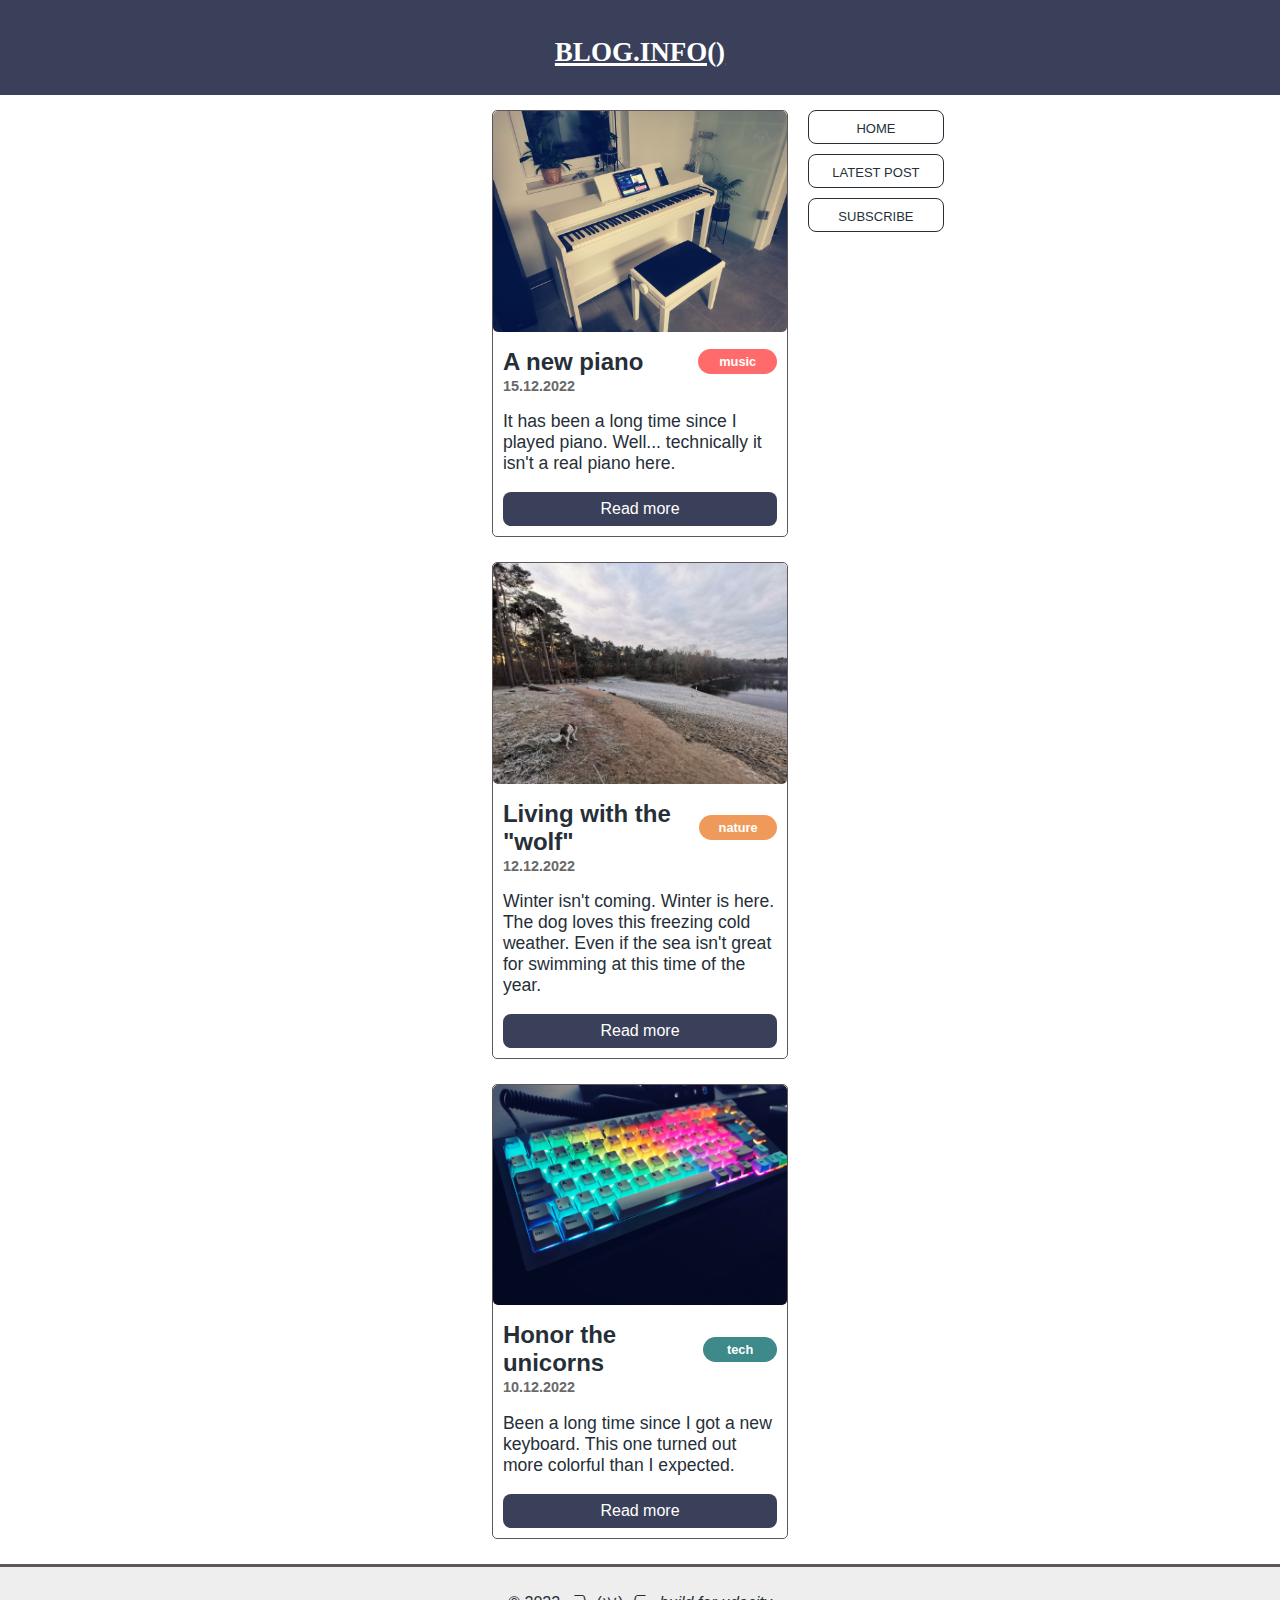
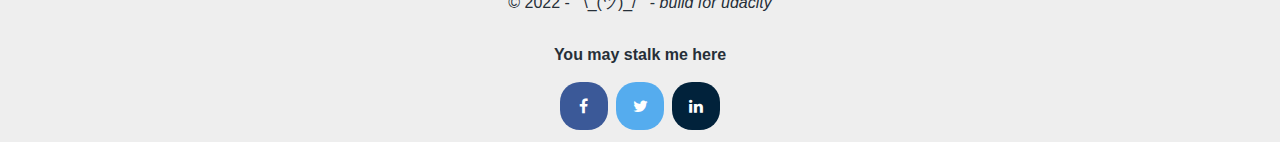
==== index.html @ c8a8bd62 "L1 Added first empty page with redirect" ====
<!DOCTYPE html>
<html lang="en">
<head>
    <meta charset="UTF-8">
    <title>My blogging plattform</title>
    <link href="styles/main.css" rel="stylesheet">
    <link href="styles/blog-posts-container.css" rel="stylesheet">
    <link href="https://cdnjs.cloudflare.com/ajax/libs/font-awesome/4.7.0/css/font-awesome.min.css" rel="stylesheet">
    <meta content="width=device-width, initial-scale=1" name="viewport"/>
</head>
<body class="container">
<header class="header">
    <h1>
        <ins>Blog.info()</ins>
    </h1>
</header>
<nav class="navbar">
    <a class="nav-item" href="#">Home</a>
    <a class="nav-item" href="posts/post1.html">Latest Post</a>
    <a class="nav-item" href="#">Subscribe</a>
</nav>
<div class="blog-posts-container">
    <article class="blog-post-card">
        <img alt="piano-time" class="blog-post-image" src="images/blog-post-1.jpg">
        <section class="blog-post-card-content">
            <h2 class="blog-post-card-title">A new piano</h2>
            <h3 class="blog-post-card-date">15.12.2022</h3>
            <span class="blog-post-card-tag music"></span>
            <p class="blog-post-card-summary">
                It has been a long time since I played piano. Well... technically it isn't a real piano here.
            </p>
            <footer class="blog-post-card-footer">
                <a class="blog-post-read-more-button" href="posts/post1.html"></a>
            </footer>
        </section>
    </article>
    <article class="blog-post-card">
        <img alt="wolf" class="blog-post-image" src="images/blog-post-2.jpg">
        <section class="blog-post-card-content">
            <h2 class="blog-post-card-title">Living with the "wolf"</h2>
            <h3 class="blog-post-card-date">12.12.2022</h3>
            <span class="blog-post-card-tag nature"></span>
            <p class="blog-post-card-summary">Winter isn't coming. Winter is here. The dog loves this freezing cold weather. Even if the sea isn't great for swimming at this time
                of the
                year.</p>
            <footer class="blog-post-card-footer">
                <a class="blog-post-read-more-button" href="posts/post1.html"></a>
            </footer>
        </section>
    </article>
    <article class="blog-post-card">
        <img alt="keyboard" class="blog-post-image" src="images/blog-post-3.jpg">
        <section class="blog-post-card-content">
            <h2 class="blog-post-card-title">Honor the unicorns</h2>
            <h3 class="blog-post-card-date">10.12.2022</h3>
            <span class="blog-post-card-tag tech"></span>
            <p class="blog-post-card-summary">Been a long time since I got a new keyboard. This one turned out more colorful than I expected.</p>
            <footer class="blog-post-card-footer">
                <a class="blog-post-read-more-button" href="#"></a>
            </footer>
        </section>
    </article>
</div>
<footer class="footer">
    <p class="footer-note">© 2022 - ¯\_(ツ)_/¯ - <i>build for udacity</i></p>
    <p class="footer-note"><b>You may stalk me here</b></p>

    <div class="socialmedia">
        <a class="fa fa-facebook" href="https://facebook.com"></a>
        <a class="fa fa-twitter" href="https://twitter.com"></a>
        <a class="fa fa-linkedin" href="https://linkedin.com"></a>
    </div>
</footer>

</body>
</html>
---- styles/main.css ----
@import "header.css";
@import "nav.css";
@import "footer.css";

body {
    color: #262f38;
    font-family: "native font stack", sans-serif;
}

.container {
    display: grid;
    grid-template-rows: 70px 30px auto 1fr;
    margin: auto;
    grid-gap: 5px;
    grid-template-areas:
    "hd"
    "nav"
    "main"
    "ft";
}

/**Tablet**/
@media only screen and (min-width: 820px) and (max-width: 1200px) {

    .container {
        grid-template-columns: repeat(6, 1fr);
        display: grid;
        grid-template-rows: 100px auto 1fr;
        margin: auto;
        align-items: start;
        grid-gap: 5px;
        grid-template-areas:
    "hd hd hd hd hd hd "
    "nav nav nav nav nav nav"
    ". main main main main . "
    "ft ft ft ft ft ft";
    }
}

/**Desktop**/
@media only screen
and (min-width: 1200px) {
    .container {
        display: grid;
        grid-template-rows: 100px auto 1fr;
        grid-template-columns: repeat(8, 1fr);
        margin: auto;
        align-items: start;
        grid-gap: 5px;
        grid-template-areas:
    "hd hd hd hd hd hd hd hd "
    ". . .  main main nav . . "
    "ft ft ft ft ft ft ft ft";
    }

    .navbar {
        display: flex;
        flex-direction: column;
        margin-right: 10px;
        align-items: stretch;
    }
}
---- styles/blog-posts-container.css ----
@import "tags.css";

.blog-posts-container {
    grid-area: main;
    display: flex;
    flex-direction: column;
    align-items: center;
}

.blog-post-card {
    padding: 0;
    border-radius: 5px;
    border: 1px solid #5E565A;
    background-color: white;
    margin: 5px 10px 20px;
}

.blog-post-card-content {
    padding: 10px;
    display: grid;
    grid-template-columns: auto auto;
    align-items: center;
    grid-template-areas:
    "hd hd hd hd hd hd hd tag"
    "dt dt dt dt dt dt dt dt"
    "ct ct ct ct ct ct ct ct"
    "ft ft ft ft ft ft ft ft";
}

.blog-post-card-footer {
    grid-area: ft;
    display: block;
    flex-direction: row;
    justify-content: end;
}

.blog-post-card-title {
    grid-area: hd;
    margin-bottom: 2px;
    margin-top: 2px;
}

.blog-post-card-date {
    grid-area: dt;
    color: dimgrey;
    font-size: 0.9em;
    margin-top: 0;
    margin-bottom: 0;
}

.blog-post-card-tag {
    grid-area: tag;
}

.blog-post-card-summary {
    grid-area: ct;
    font-size: 1.1em;
}

.blog-post-read-more-button {
    border-radius: 8px;
    background-color: #3A405A;
    color: white;
    padding: 8px 8px;
    text-align: center;
    text-decoration: none;
    display: block;
    cursor: pointer;
}

.blog-post-read-more-button:before {
    content: "Read more";
}

.blog-post-read-more-button:hover {
    opacity: 0.8;
}

.blog-post-image {
    border-radius: 5px;
    width: 100%
}
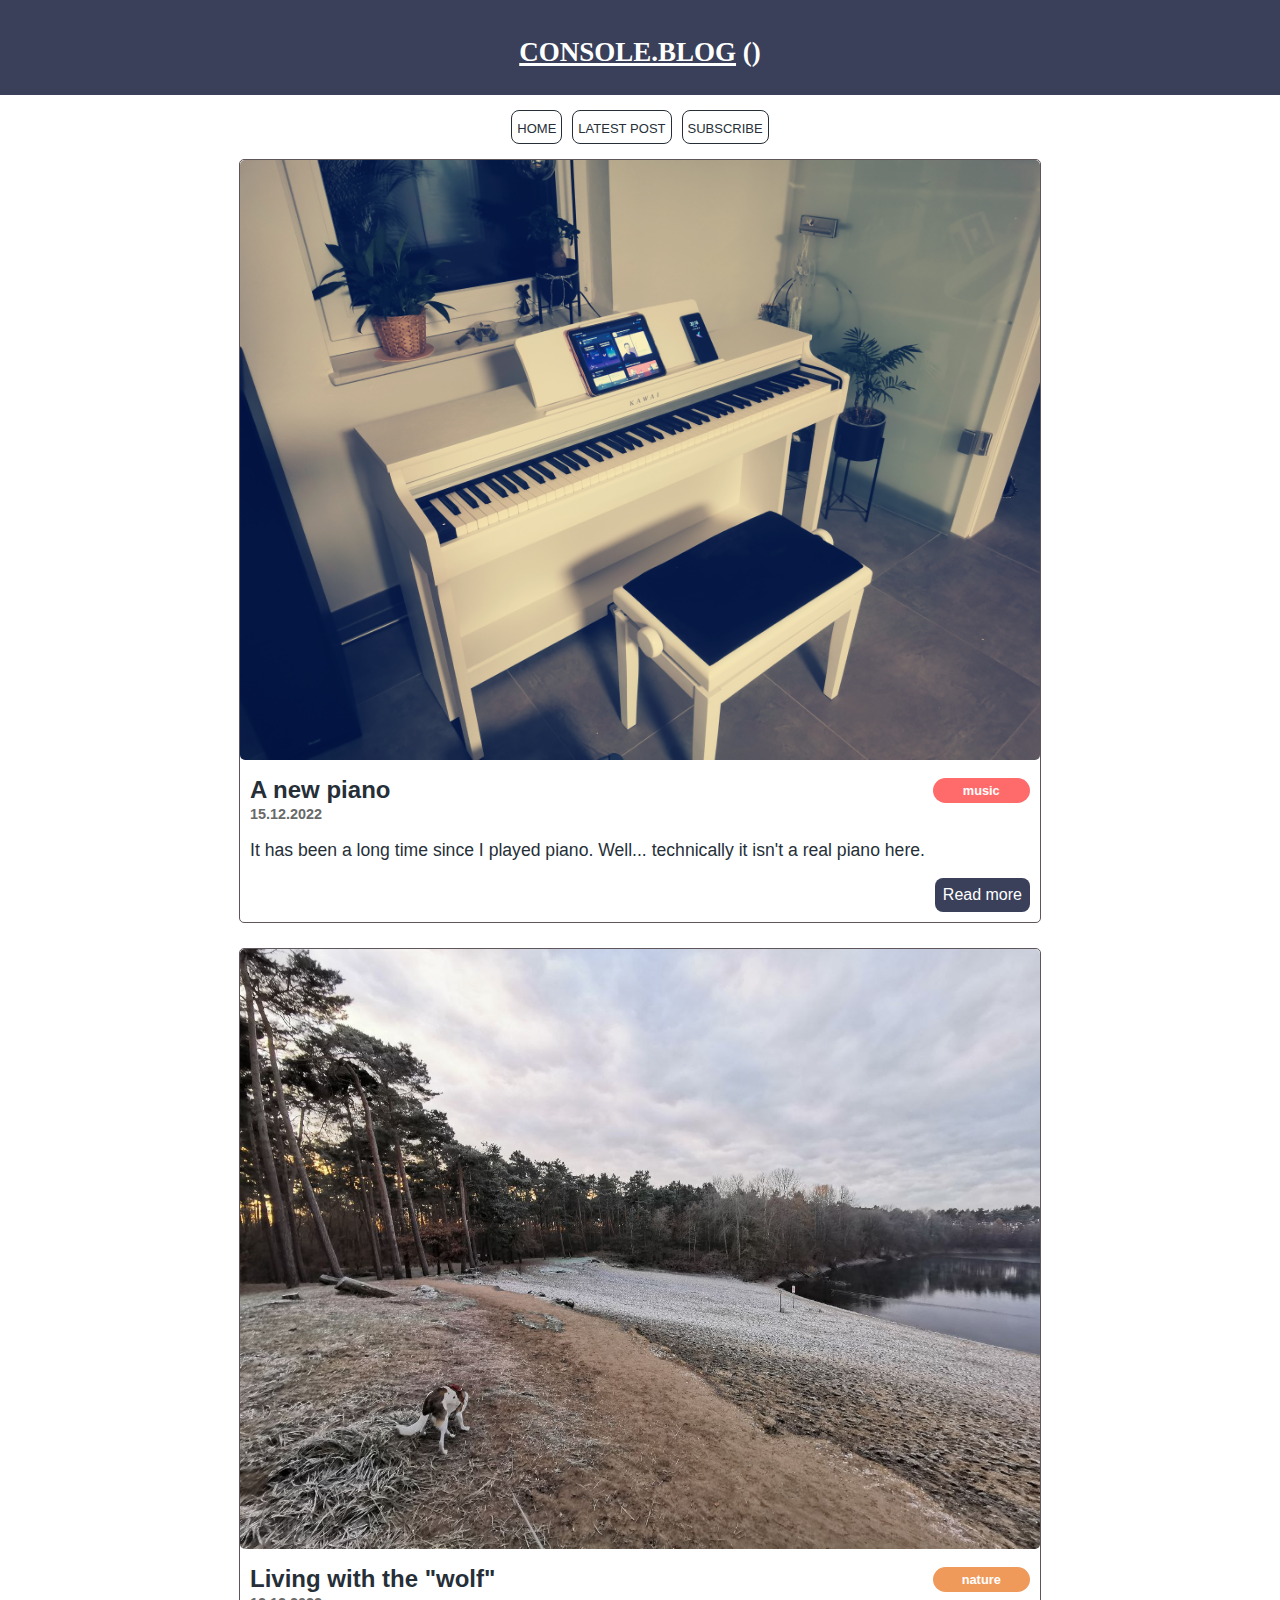
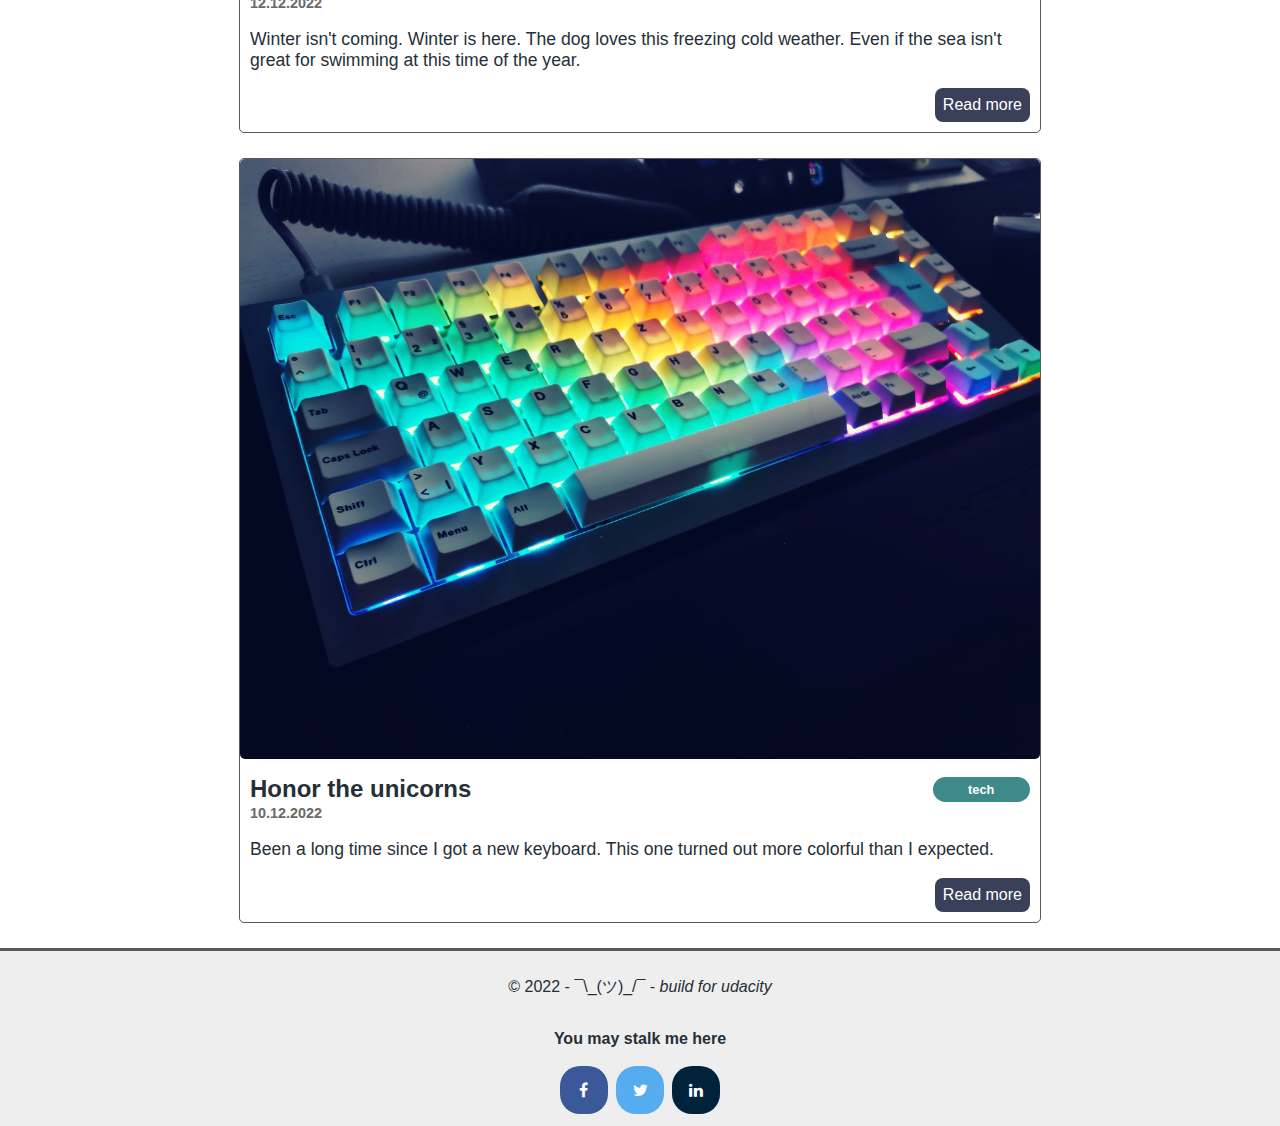
==== commit d7ce6c44: "L1 First blog post added" ====
--- a/index.html
+++ b/index.html
@@ -2,16 +2,17 @@
 <html lang="en">
 <head>
     <meta charset="UTF-8">
-    <title>My blogging plattform</title>
+    <title>console.blog</title>
     <link href="styles/main.css" rel="stylesheet">
-    <link href="styles/blog-posts-container.css" rel="stylesheet">
+    <link href="styles/homepage/blog-posts-container.css" rel="stylesheet">
     <link href="https://cdnjs.cloudflare.com/ajax/libs/font-awesome/4.7.0/css/font-awesome.min.css" rel="stylesheet">
     <meta content="width=device-width, initial-scale=1" name="viewport"/>
 </head>
 <body class="container">
 <header class="header">
     <h1>
-        <ins>Blog.info()</ins>
+        <ins>console.blog</ins>
+        ()
     </h1>
 </header>
 <nav class="navbar">
@@ -20,43 +21,43 @@
     <a class="nav-item" href="#">Subscribe</a>
 </nav>
 <div class="blog-posts-container">
-    <article class="blog-post-card">
+    <article class="blog-post-card card">
         <img alt="piano-time" class="blog-post-image" src="images/blog-post-1.jpg">
         <section class="blog-post-card-content">
             <h2 class="blog-post-card-title">A new piano</h2>
             <h3 class="blog-post-card-date">15.12.2022</h3>
-            <span class="blog-post-card-tag music"></span>
+            <span class="tag music"></span>
             <p class="blog-post-card-summary">
                 It has been a long time since I played piano. Well... technically it isn't a real piano here.
             </p>
             <footer class="blog-post-card-footer">
-                <a class="blog-post-read-more-button" href="posts/post1.html"></a>
+                <a class="blog-post-card-read-more-button" href="posts/post1.html"></a>
             </footer>
         </section>
     </article>
-    <article class="blog-post-card">
+    <article class="blog-post-card card">
         <img alt="wolf" class="blog-post-image" src="images/blog-post-2.jpg">
         <section class="blog-post-card-content">
             <h2 class="blog-post-card-title">Living with the "wolf"</h2>
             <h3 class="blog-post-card-date">12.12.2022</h3>
-            <span class="blog-post-card-tag nature"></span>
+            <span class="tag nature"></span>
             <p class="blog-post-card-summary">Winter isn't coming. Winter is here. The dog loves this freezing cold weather. Even if the sea isn't great for swimming at this time
                 of the
                 year.</p>
             <footer class="blog-post-card-footer">
-                <a class="blog-post-read-more-button" href="posts/post1.html"></a>
+                <a class="blog-post-card-read-more-button" href="posts/post1.html"></a>
             </footer>
         </section>
     </article>
-    <article class="blog-post-card">
+    <article class="blog-post-card card">
         <img alt="keyboard" class="blog-post-image" src="images/blog-post-3.jpg">
         <section class="blog-post-card-content">
             <h2 class="blog-post-card-title">Honor the unicorns</h2>
             <h3 class="blog-post-card-date">10.12.2022</h3>
-            <span class="blog-post-card-tag tech"></span>
+            <span class="tag tech"></span>
             <p class="blog-post-card-summary">Been a long time since I got a new keyboard. This one turned out more colorful than I expected.</p>
             <footer class="blog-post-card-footer">
-                <a class="blog-post-read-more-button" href="#"></a>
+                <a class="blog-post-card-read-more-button" href="#"></a>
             </footer>
         </section>
     </article>
--- a/styles/main.css
+++ b/styles/main.css
@@ -5,6 +5,14 @@
 body {
     color: #262f38;
     font-family: "native font stack", sans-serif;
+}
+
+.card {
+    padding: 0;
+    border-radius: 5px;
+    border: 1px solid #5E565A;
+    background-color: white;
+    margin: 5px 10px 20px;
 }
 
 .container {
@@ -22,19 +30,12 @@
 /**Tablet**/
 @media only screen and (min-width: 820px) and (max-width: 1200px) {
 
-    .container {
-        grid-template-columns: repeat(6, 1fr);
-        display: grid;
-        grid-template-rows: 100px auto 1fr;
-        margin: auto;
-        align-items: start;
-        grid-gap: 5px;
-        grid-template-areas:
-    "hd hd hd hd hd hd "
-    "nav nav nav nav nav nav"
-    ". main main main main . "
-    "ft ft ft ft ft ft";
+    .blog-post-card-footer {
+        display: flex !important;
+        flex-direction: row;
+        justify-content: end;
     }
+
 }
 
 /**Desktop**/
@@ -42,22 +43,23 @@
 and (min-width: 1200px) {
     .container {
         display: grid;
-        grid-template-rows: 100px auto 1fr;
+        grid-template-rows: 100px auto auto 1fr;
         grid-template-columns: repeat(8, 1fr);
         margin: auto;
         align-items: start;
         grid-gap: 5px;
         grid-template-areas:
     "hd hd hd hd hd hd hd hd "
-    ". . .  main main nav . . "
+    "nav nav nav nav nav nav nav nav"
+    ". main main main main main main . "
     "ft ft ft ft ft ft ft ft";
     }
 
-    .navbar {
-        display: flex;
-        flex-direction: column;
-        margin-right: 10px;
-        align-items: stretch;
+    .blog-post-card-footer {
+        display: flex !important;
+        flex-direction: row;
+        justify-content: end;
     }
+
 }
 
--- a/styles/homepage/blog-posts-container.css
+++ b/styles/homepage/blog-posts-container.css
@@ -0,0 +1,98 @@
+@import "../tags.css";
+
+.blog-posts-container {
+    grid-area: main;
+    display: flex;
+    flex-direction: column;
+    justify-content: center;
+    align-items: center;
+}
+
+.blog-post-card {
+
+}
+
+.blog-post-card-content {
+    padding: 10px;
+    display: grid;
+    grid-template-columns: repeat(8, 1fr);
+    align-items: center;
+    grid-template-areas:
+    "hd hd hd hd hd hd hd tag"
+    "dt dt dt dt dt dt dt dt"
+    "ct ct ct ct ct ct ct ct"
+    "ft ft ft ft ft ft ft ft";
+}
+
+.blog-post-card-footer {
+    grid-area: ft;
+    display: block;
+
+}
+
+.blog-post-card-title {
+    grid-area: hd;
+    margin-bottom: 2px;
+    margin-top: 2px;
+}
+
+.blog-post-card-date {
+    grid-area: dt;
+    color: dimgrey;
+    font-size: 0.9em;
+    margin-top: 0;
+    margin-bottom: 0;
+}
+
+.tag {
+    grid-area: tag;
+}
+
+.blog-post-card-summary {
+    grid-area: ct;
+    font-size: 1.1em;
+}
+
+.blog-post-card-read-more-button {
+    border-radius: 8px;
+    background-color: #3A405A;
+    color: white;
+    padding: 8px 8px;
+    text-align: center;
+    text-decoration: none;
+    display: block;
+    cursor: pointer;
+}
+
+.blog-post-card-read-more-button:before {
+    content: "Read more";
+}
+
+.blog-post-card-read-more-button:hover {
+    opacity: 0.8;
+}
+
+.blog-post-image {
+    border-radius: 5px;
+    width: 100%
+}
+
+
+@media only screen and (min-width: 820px) and (max-width: 1200px) {
+    .blog-post-card {
+        max-width: 600px;
+    }
+}
+
+@media only screen
+and (min-width: 1201px) {
+    .blog-post-card {
+        max-width: 800px;
+    }
+
+    .blog-post-card-footer {
+        display: flex !important;
+        flex-direction: row;
+        justify-content: end;
+    }
+}
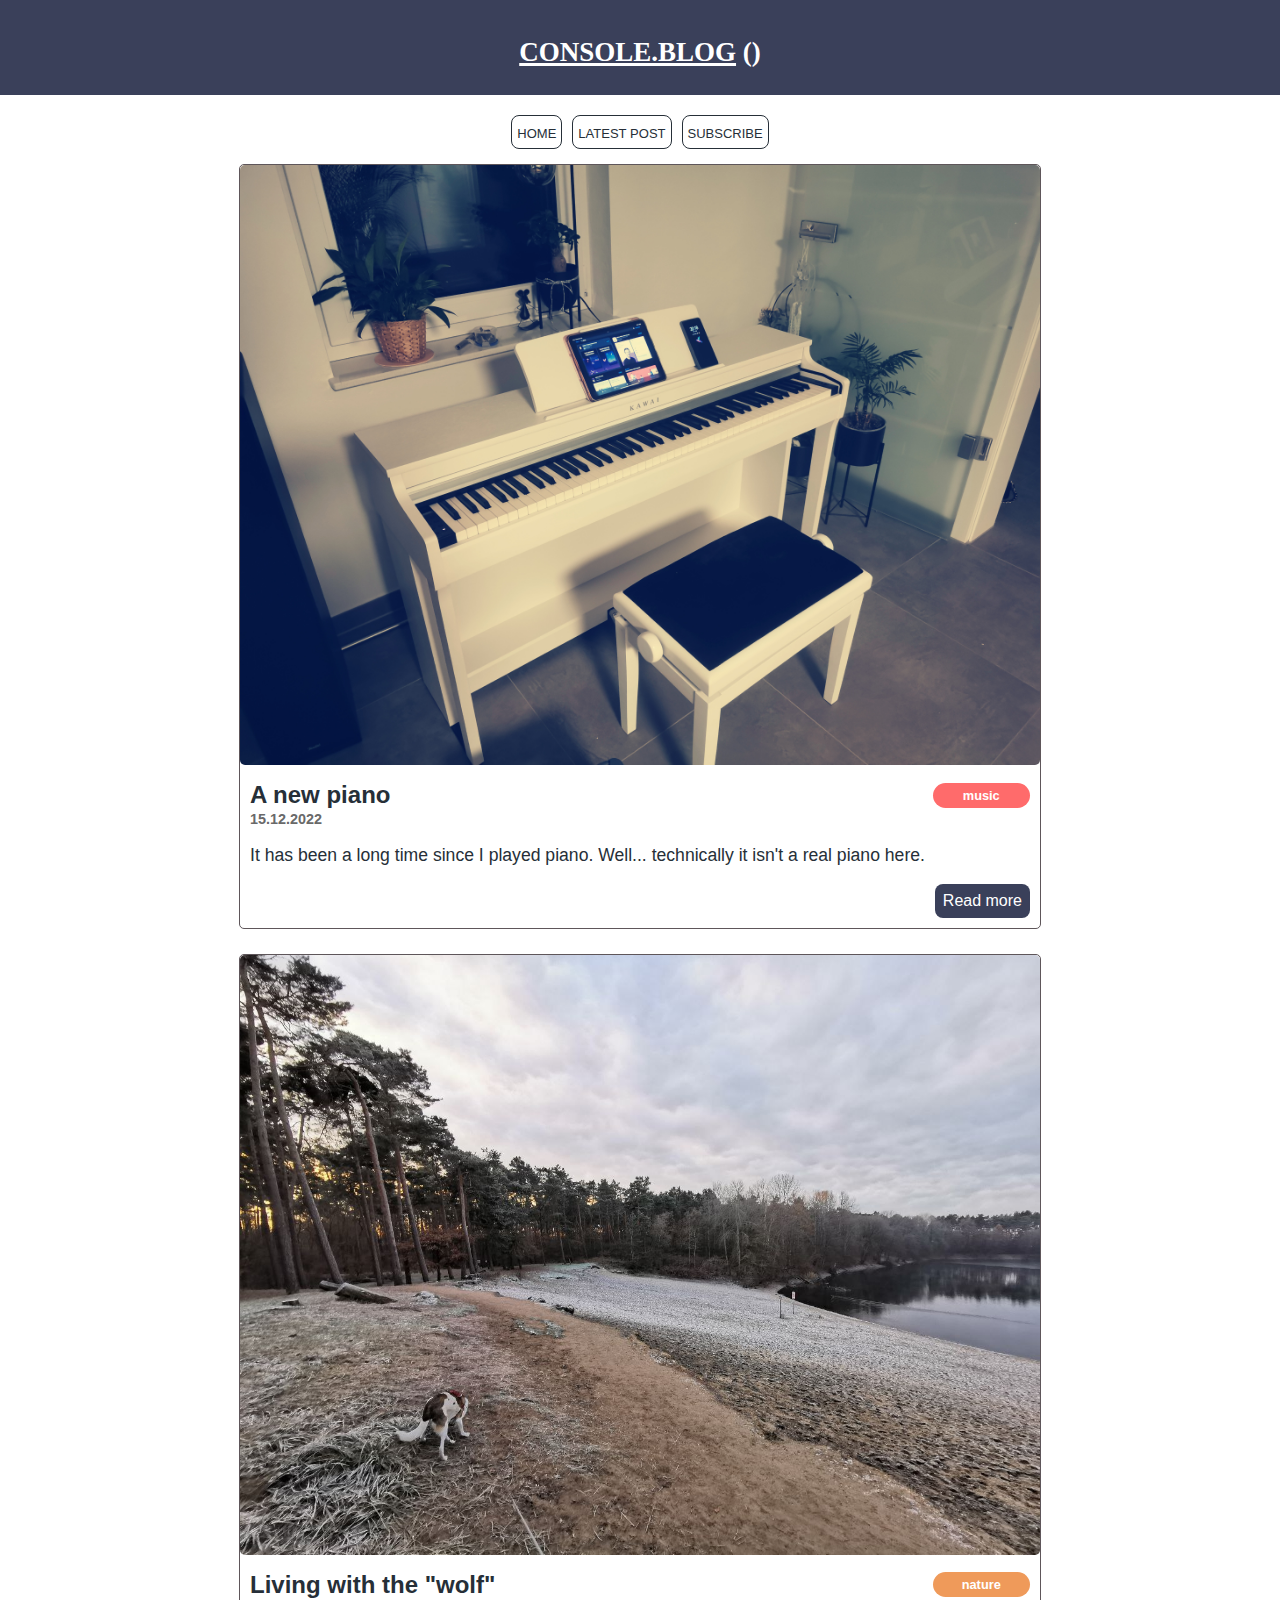
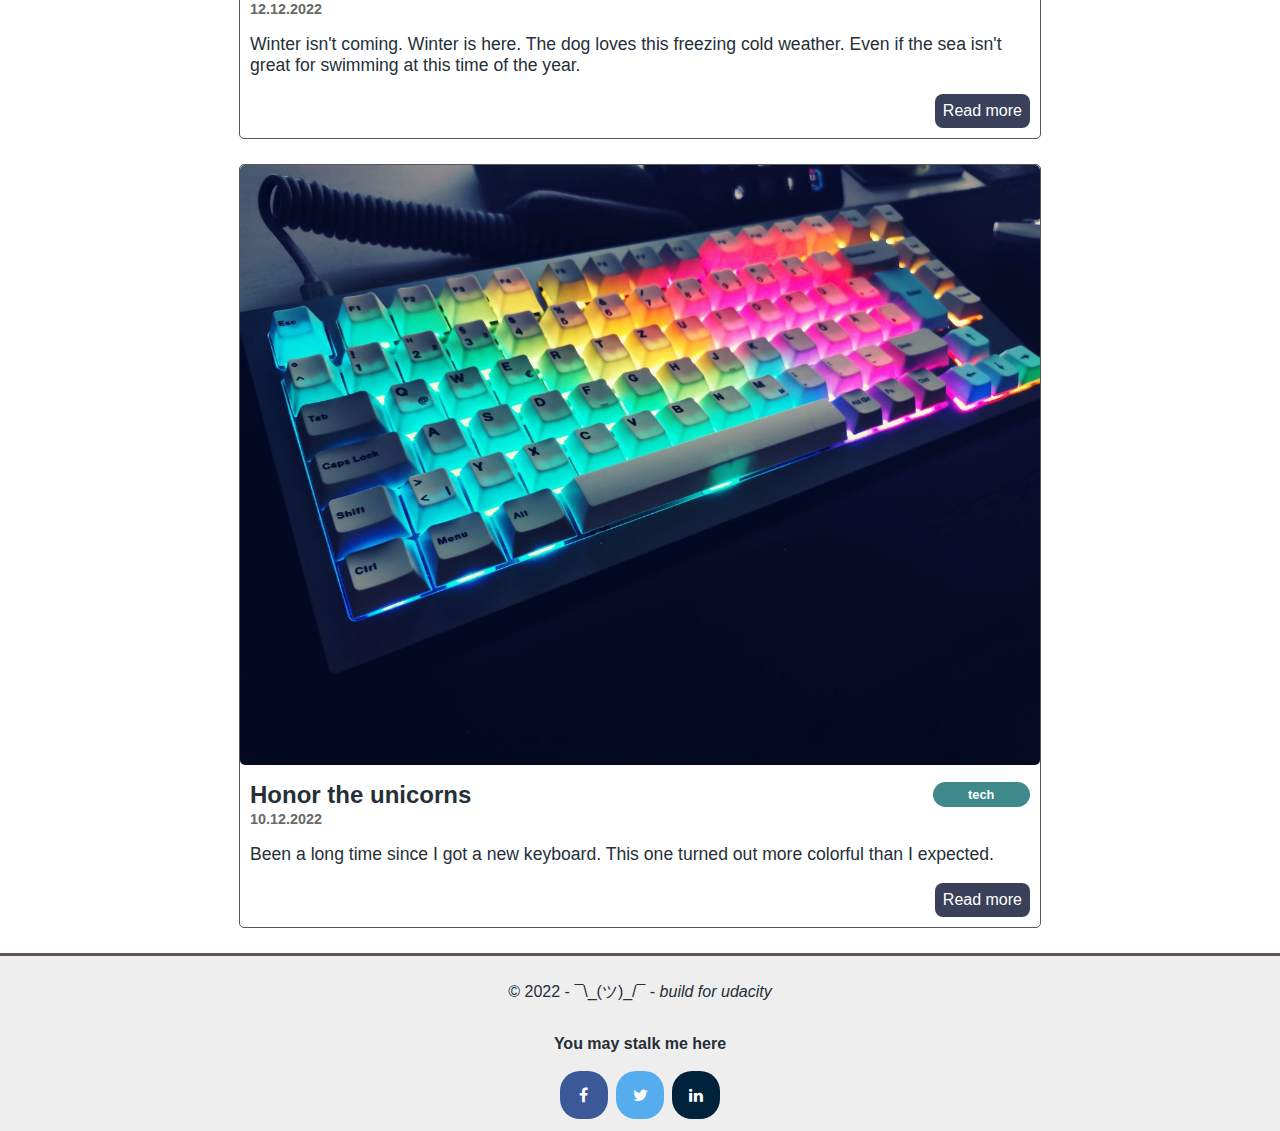
==== commit 201d6765: "L1 Styling changed + subscribe page finished" ====
--- a/index.html
+++ b/index.html
@@ -18,7 +18,7 @@
 <nav class="navbar">
     <a class="nav-item" href="#">Home</a>
     <a class="nav-item" href="posts/post1.html">Latest Post</a>
-    <a class="nav-item" href="#">Subscribe</a>
+    <a class="nav-item" href="subscribe.html">Subscribe</a>
 </nav>
 <div class="blog-posts-container">
     <article class="blog-post-card card">
--- a/styles/main.css
+++ b/styles/main.css
@@ -1,6 +1,11 @@
 @import "header.css";
 @import "nav.css";
 @import "footer.css";
+
+html, body {
+    width: 100%;
+    height: 100%;
+}
 
 body {
     color: #262f38;
@@ -16,15 +21,41 @@
 }
 
 .container {
+    min-height: 100%;
     display: grid;
-    grid-template-rows: 70px 30px auto 1fr;
+    grid-template-rows: auto auto 1fr auto;
+    grid-template-columns: 100%;
+    grid-gap: 5px;
     margin: auto;
-    grid-gap: 5px;
     grid-template-areas:
     "hd"
     "nav"
     "main"
     "ft";
+}
+
+.text-center {
+    text-align: center;
+}
+
+button {
+    border-radius: 8px;
+    border: none;
+    background-color: #3A405A;
+    color: white;
+    padding: 10px 10px;
+    text-align: center;
+    display: block;
+    cursor: pointer;
+    font-size: 1.2em;
+    font-variant: all-petite-caps;
+}
+
+input {
+    width: 100%;
+    padding: 8px 10px;
+    margin: 8px 0;
+    box-sizing: border-box;
 }
 
 /**Tablet**/
@@ -42,17 +73,10 @@
 @media only screen
 and (min-width: 1200px) {
     .container {
+        min-height: 100%;
         display: grid;
-        grid-template-rows: 100px auto auto 1fr;
-        grid-template-columns: repeat(8, 1fr);
-        margin: auto;
-        align-items: start;
-        grid-gap: 5px;
-        grid-template-areas:
-    "hd hd hd hd hd hd hd hd "
-    "nav nav nav nav nav nav nav nav"
-    ". main main main main main main . "
-    "ft ft ft ft ft ft ft ft";
+        grid-template-rows: auto auto 1fr auto;
+        grid-template-columns: 100%;
     }
 
     .blog-post-card-footer {
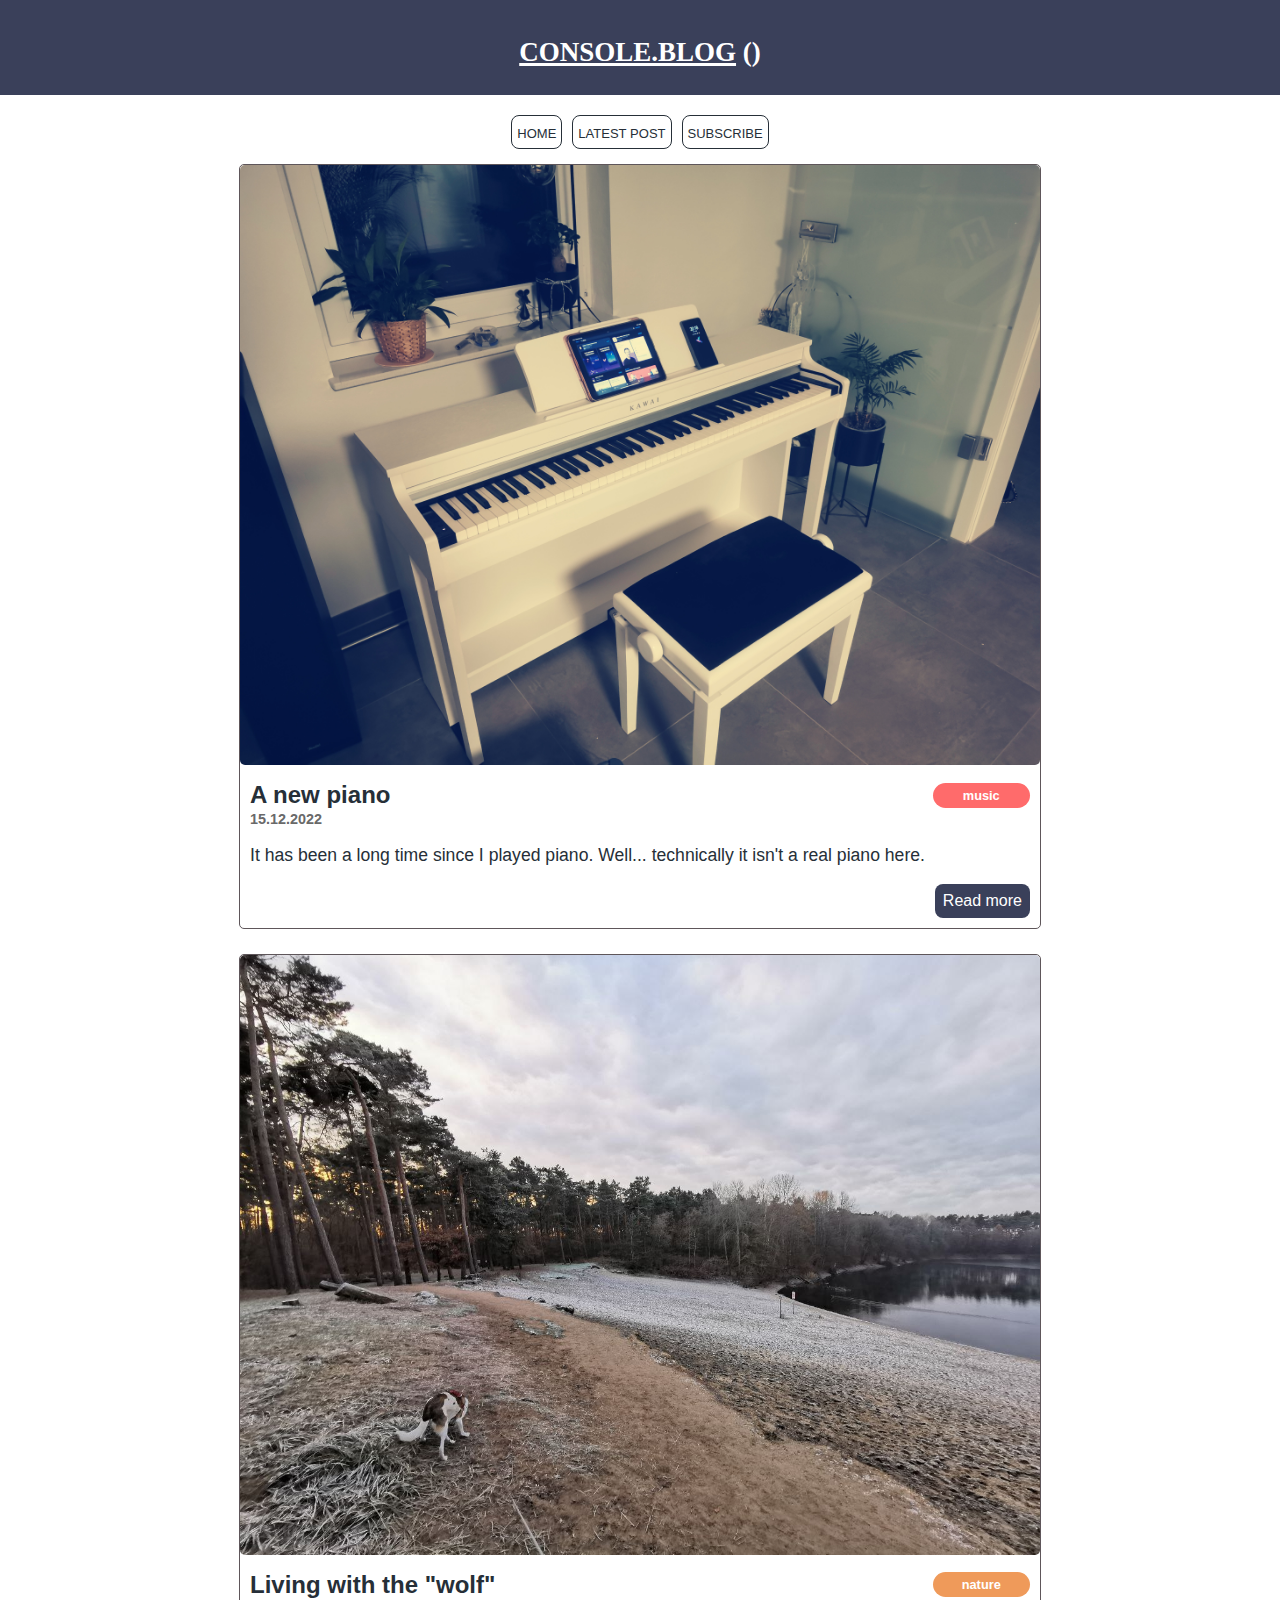
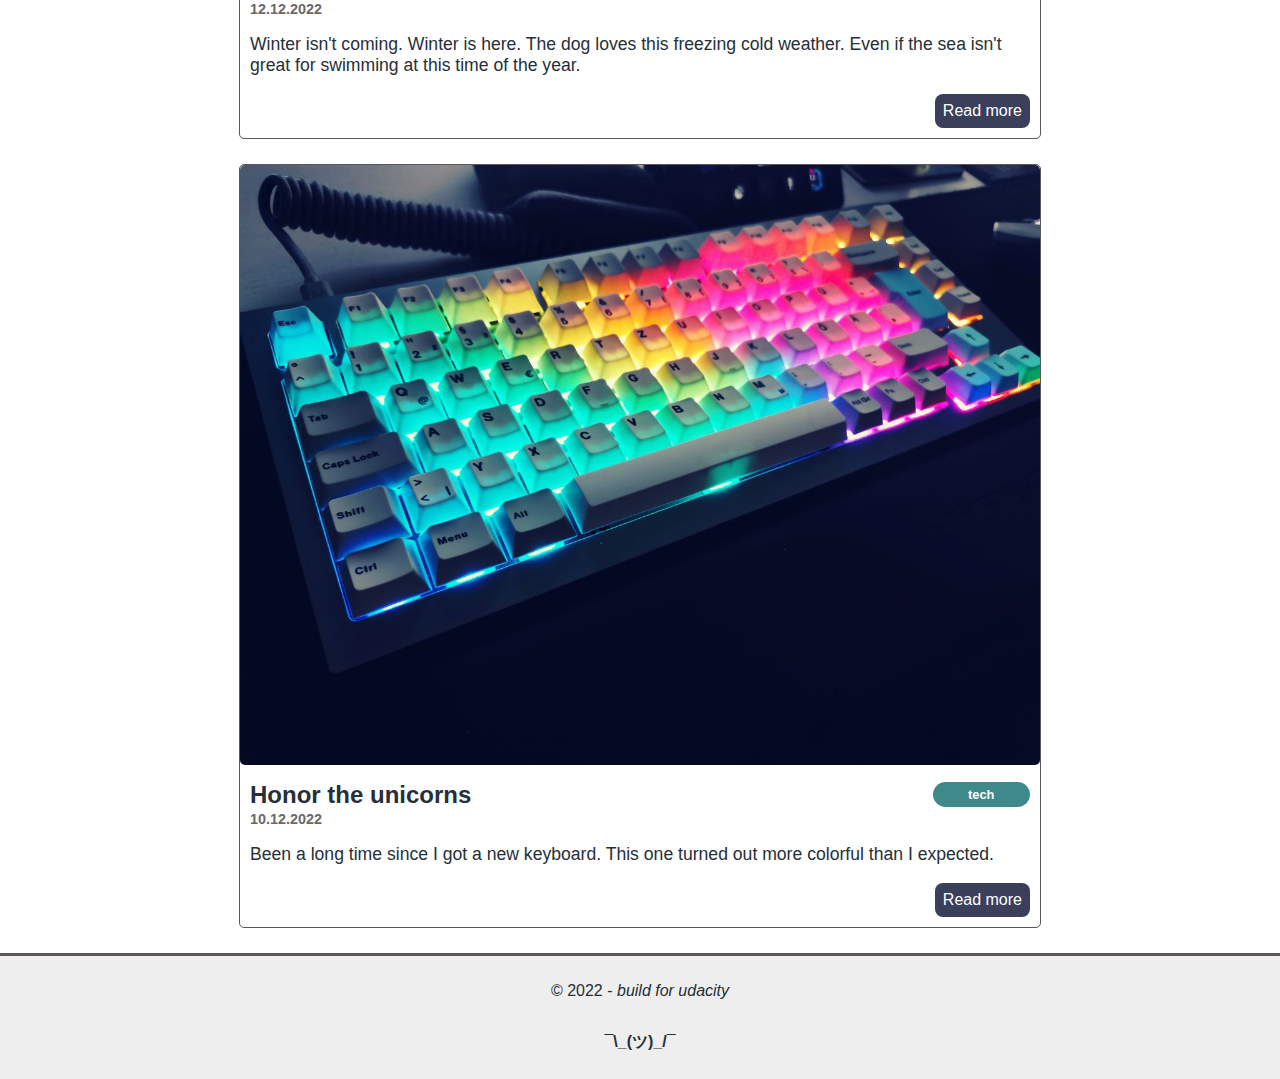
==== commit 01cafd90: "L1 Styling changed + subscribe page finished" ====
--- a/index.html
+++ b/index.html
@@ -63,14 +63,8 @@
     </article>
 </div>
 <footer class="footer">
-    <p class="footer-note">© 2022 - ¯\_(ツ)_/¯ - <i>build for udacity</i></p>
-    <p class="footer-note"><b>You may stalk me here</b></p>
-
-    <div class="socialmedia">
-        <a class="fa fa-facebook" href="https://facebook.com"></a>
-        <a class="fa fa-twitter" href="https://twitter.com"></a>
-        <a class="fa fa-linkedin" href="https://linkedin.com"></a>
-    </div>
+    <p class="footer-note">© 2022 - <i>build for udacity</i></p>
+    <p class="footer-note"><b>¯\_(ツ)_/¯ </b></p>
 </footer>
 
 </body>
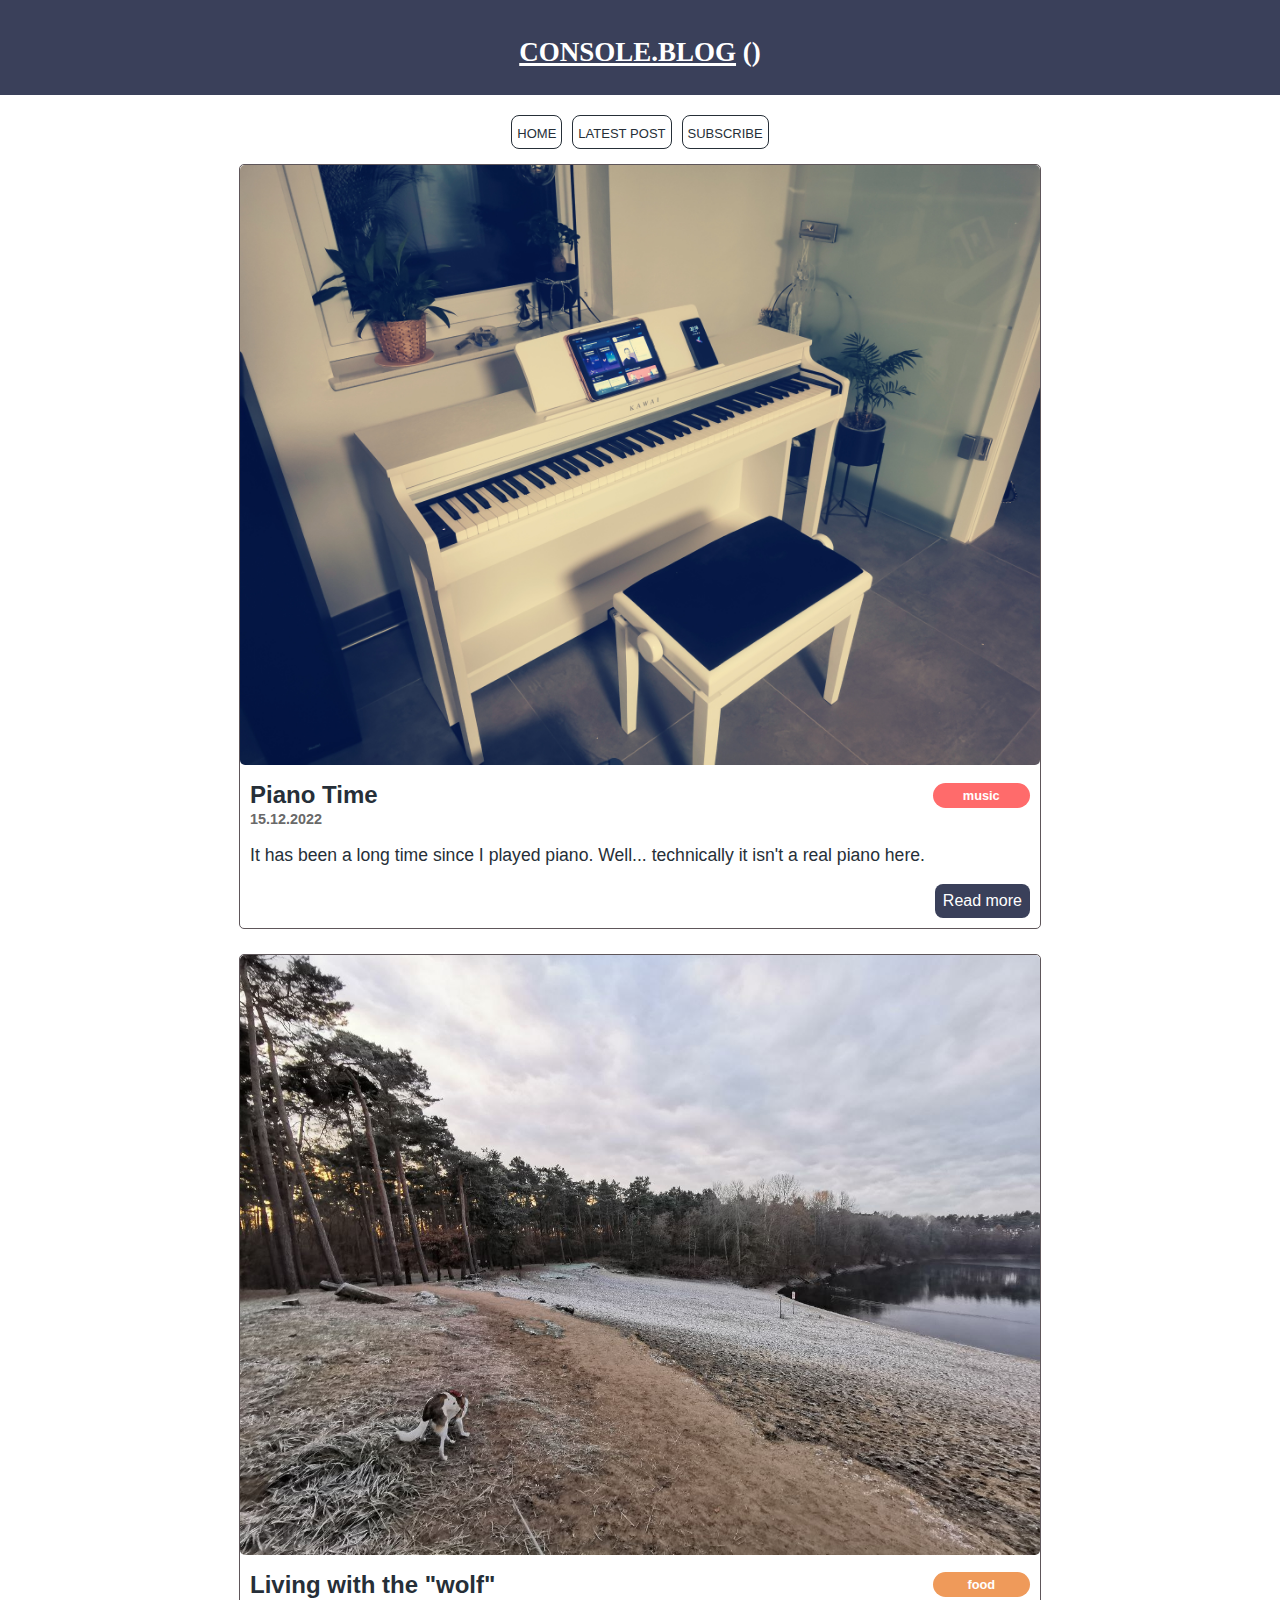
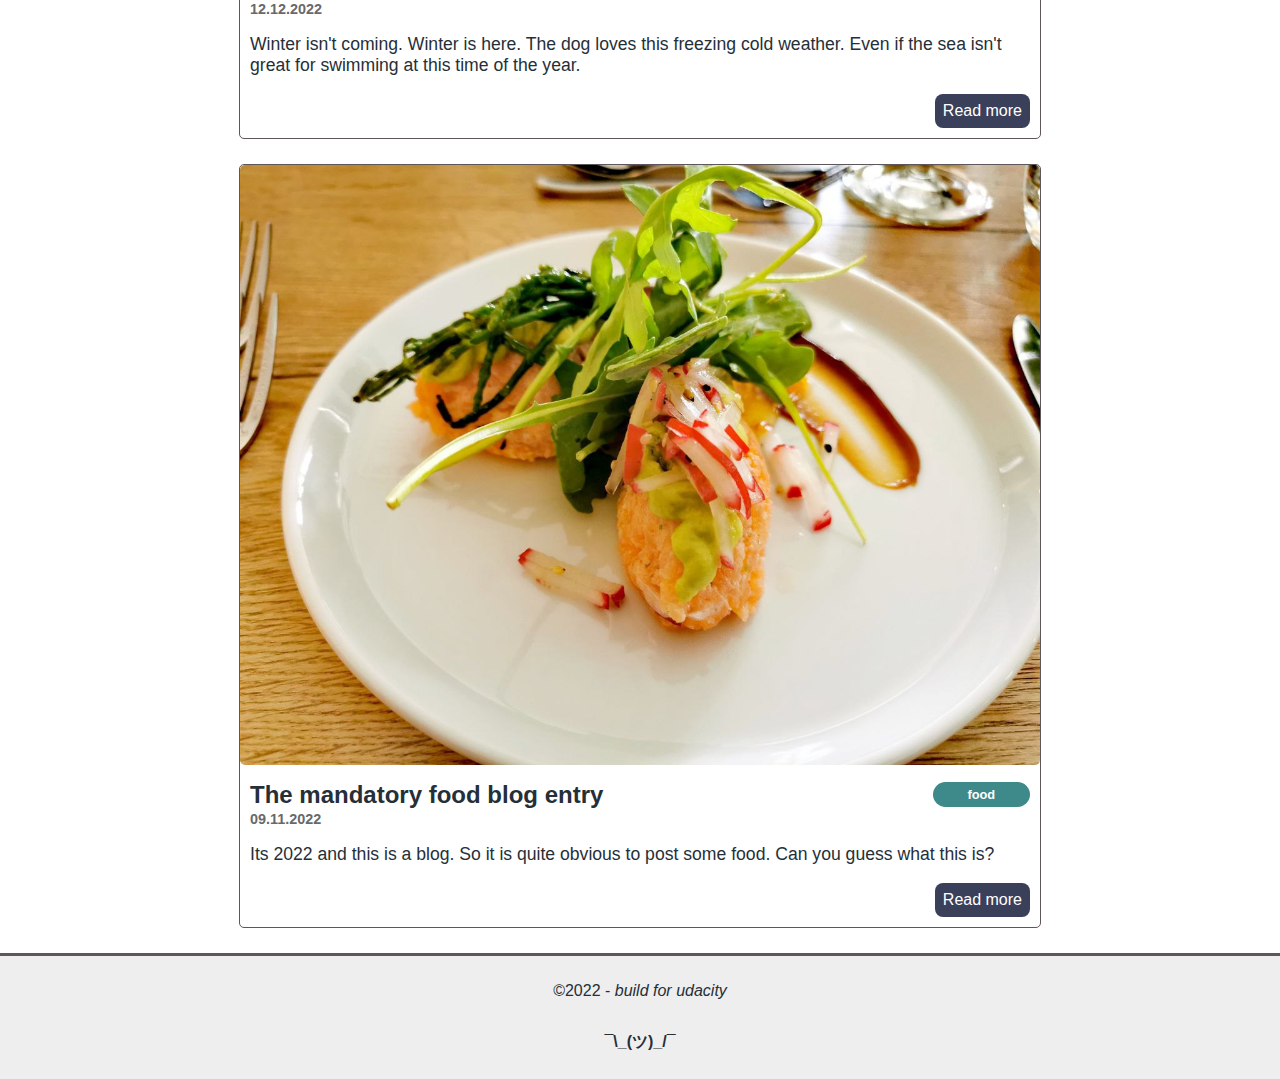
==== commit 725aa24d: "L1 Fake Blog references" ====
--- a/index.html
+++ b/index.html
@@ -20,11 +20,11 @@
     <a class="nav-item" href="posts/post1.html">Latest Post</a>
     <a class="nav-item" href="subscribe.html">Subscribe</a>
 </nav>
-<div class="blog-posts-container">
+<main class="blog-posts-container">
     <article class="blog-post-card card">
         <img alt="piano-time" class="blog-post-image" src="images/blog-post-1.jpg">
         <section class="blog-post-card-content">
-            <h2 class="blog-post-card-title">A new piano</h2>
+            <h2 class="blog-post-card-title">Piano Time</h2>
             <h3 class="blog-post-card-date">15.12.2022</h3>
             <span class="tag music"></span>
             <p class="blog-post-card-summary">
@@ -45,25 +45,25 @@
                 of the
                 year.</p>
             <footer class="blog-post-card-footer">
-                <a class="blog-post-card-read-more-button" href="posts/post1.html"></a>
+                <a class="blog-post-card-read-more-button" href="#"></a>
             </footer>
         </section>
     </article>
     <article class="blog-post-card card">
-        <img alt="keyboard" class="blog-post-image" src="images/blog-post-3.jpg">
+        <img alt="food" class="blog-post-image" src="images/blog-post-3.png">
         <section class="blog-post-card-content">
-            <h2 class="blog-post-card-title">Honor the unicorns</h2>
-            <h3 class="blog-post-card-date">10.12.2022</h3>
-            <span class="tag tech"></span>
-            <p class="blog-post-card-summary">Been a long time since I got a new keyboard. This one turned out more colorful than I expected.</p>
+            <h2 class="blog-post-card-title">The mandatory food blog entry</h2>
+            <h3 class="blog-post-card-date">09.11.2022</h3>
+            <span class="tag food"></span>
+            <p class="blog-post-card-summary">Its 2022 and this is a blog. So it is quite obvious to post some food. Can you guess what this is?</p>
             <footer class="blog-post-card-footer">
                 <a class="blog-post-card-read-more-button" href="#"></a>
             </footer>
         </section>
     </article>
-</div>
+</main>
 <footer class="footer">
-    <p class="footer-note">© 2022 - <i>build for udacity</i></p>
+    <p class="footer-note">©2022 - <i>build for udacity</i></p>
     <p class="footer-note"><b>¯\_(ツ)_/¯ </b></p>
 </footer>
 
--- a/styles/main.css
+++ b/styles/main.css
@@ -5,11 +5,11 @@
 html, body {
     width: 100%;
     height: 100%;
+    font-family: "native font stack", sans-serif;
 }
 
 body {
     color: #262f38;
-    font-family: "native font stack", sans-serif;
 }
 
 .card {
@@ -58,32 +58,6 @@
     box-sizing: border-box;
 }
 
-/**Tablet**/
-@media only screen and (min-width: 820px) and (max-width: 1200px) {
-
-    .blog-post-card-footer {
-        display: flex !important;
-        flex-direction: row;
-        justify-content: end;
-    }
-
+figure {
+    margin: 0;
 }
-
-/**Desktop**/
-@media only screen
-and (min-width: 1200px) {
-    .container {
-        min-height: 100%;
-        display: grid;
-        grid-template-rows: auto auto 1fr auto;
-        grid-template-columns: 100%;
-    }
-
-    .blog-post-card-footer {
-        display: flex !important;
-        flex-direction: row;
-        justify-content: end;
-    }
-
-}
-
--- a/styles/homepage/blog-posts-container.css
+++ b/styles/homepage/blog-posts-container.css
@@ -91,7 +91,7 @@
     }
 
     .blog-post-card-footer {
-        display: flex !important;
+        display: flex;
         flex-direction: row;
         justify-content: end;
     }
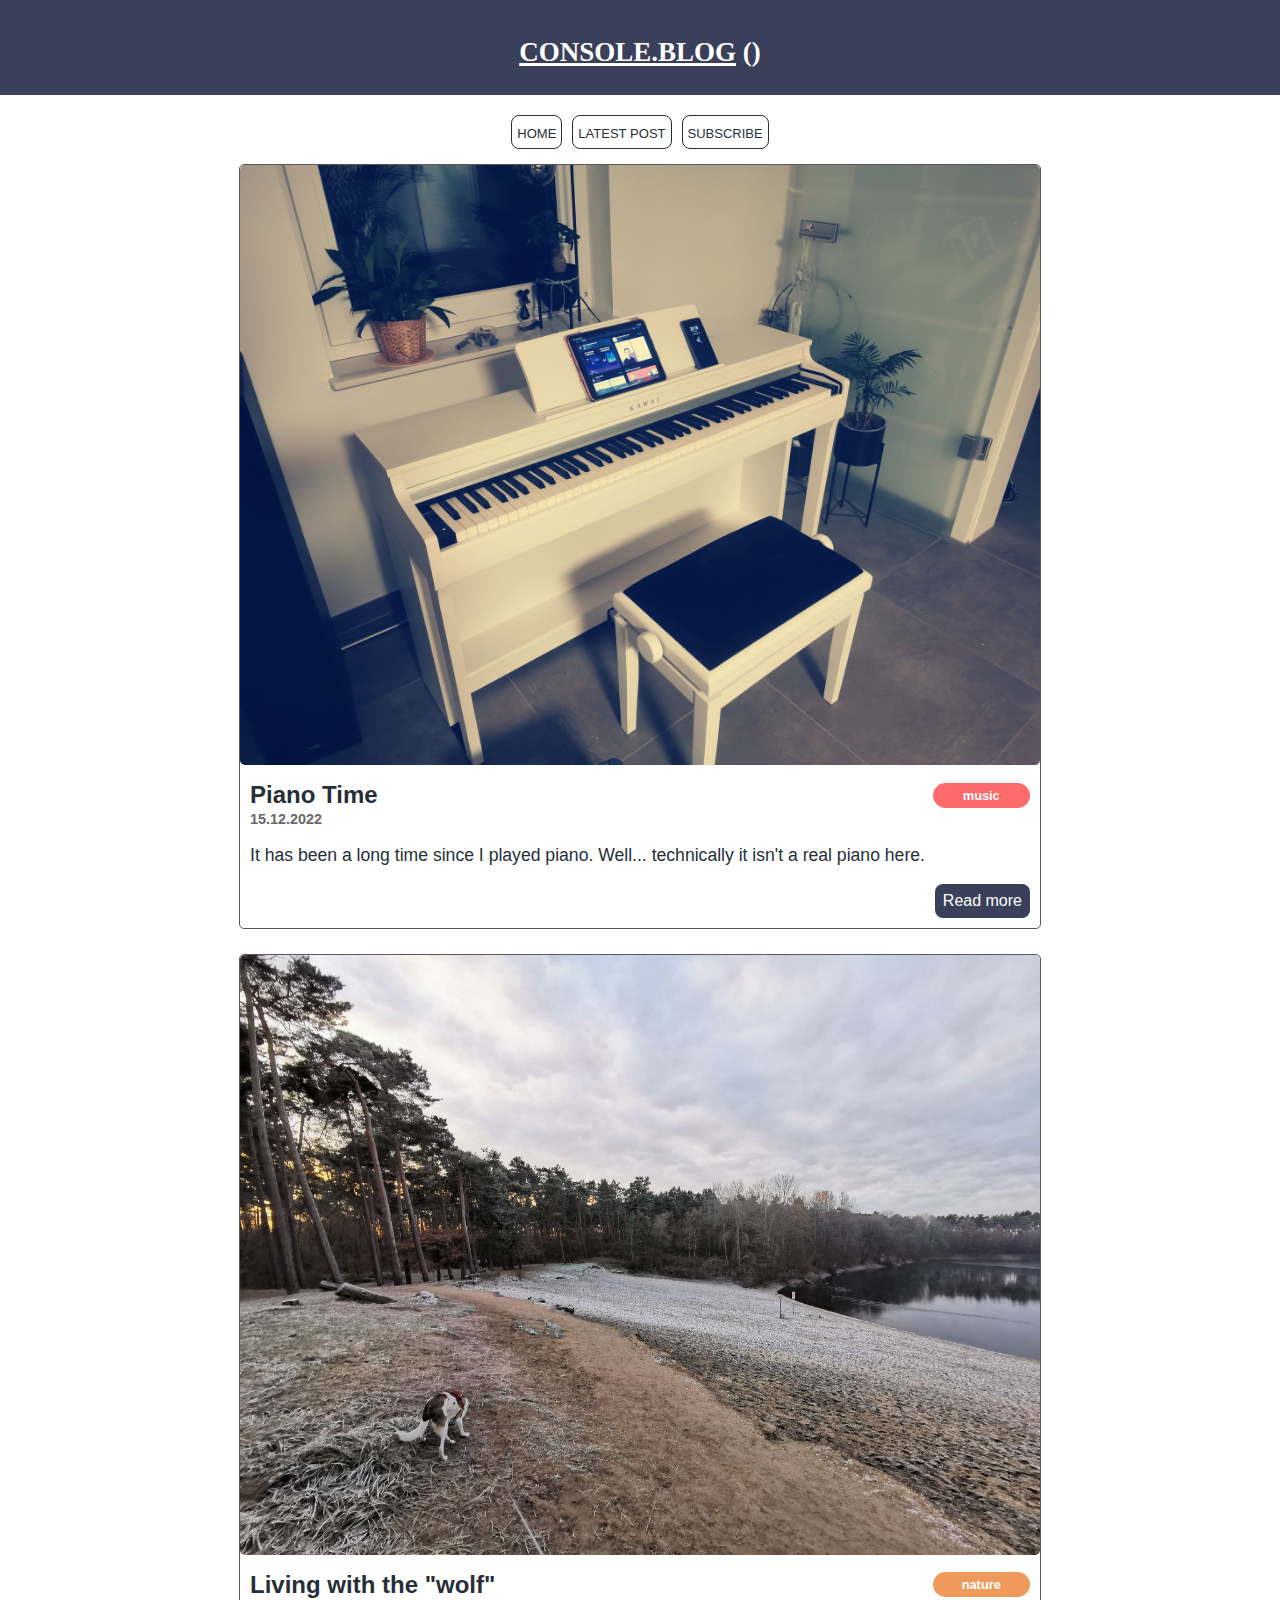
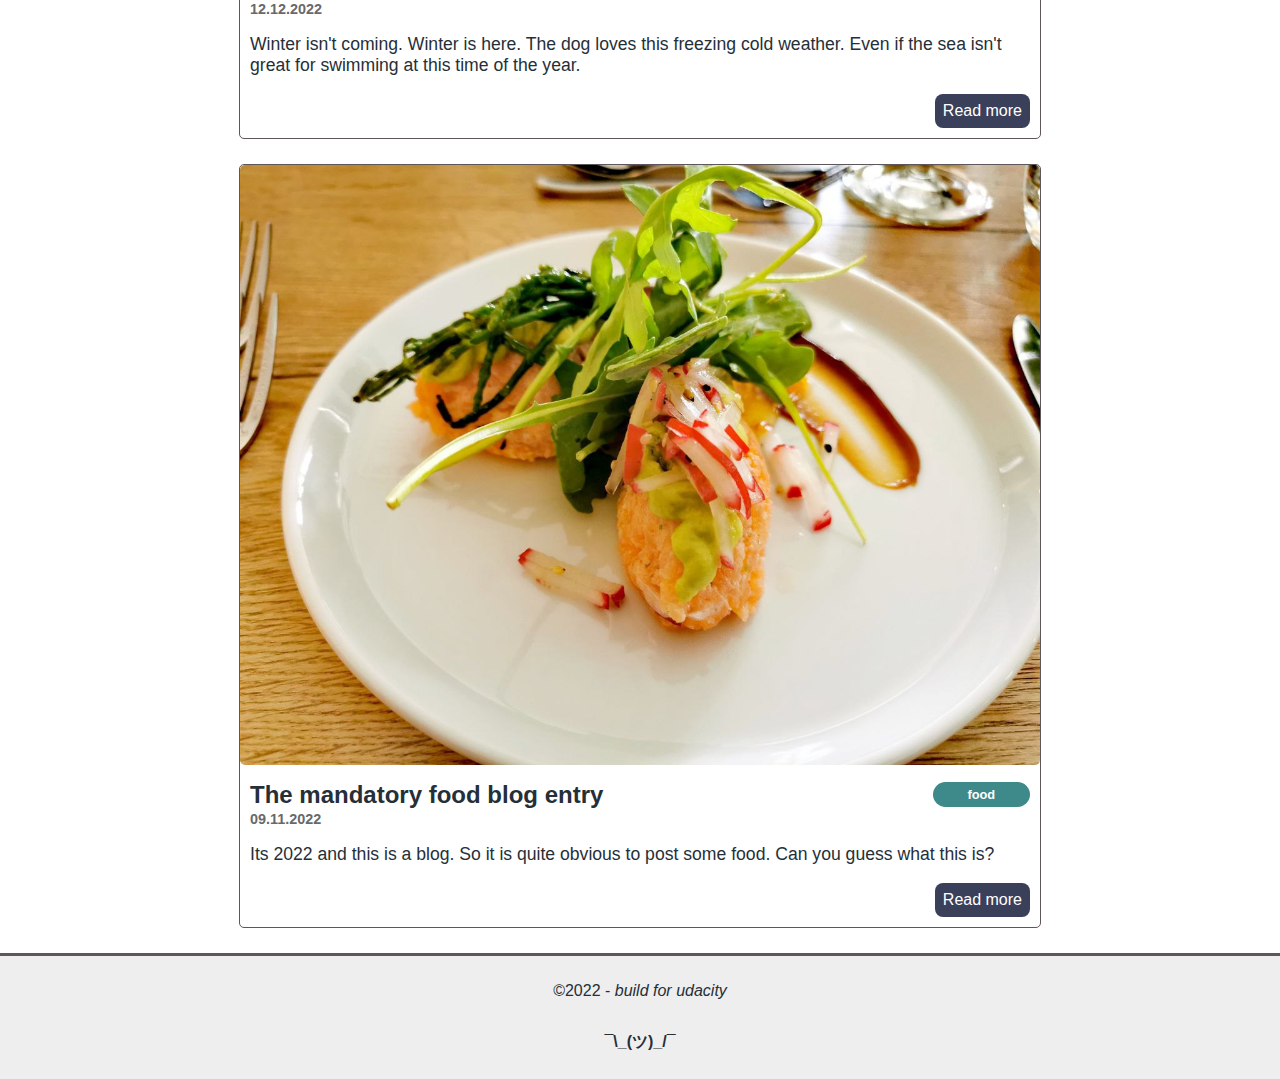
==== commit a83bea09: "L1 readme fix + minor changes" ====
--- a/index.html
+++ b/index.html
@@ -16,8 +16,8 @@
     </h1>
 </header>
 <nav class="navbar">
-    <a class="nav-item" href="#">Home</a>
-    <a class="nav-item" href="posts/post1.html">Latest Post</a>
+    <a class="nav-item" href="index.html">Home</a>
+    <a class="nav-item" href="post1.html">Latest Post</a>
     <a class="nav-item" href="subscribe.html">Subscribe</a>
 </nav>
 <main class="blog-posts-container">
@@ -31,7 +31,7 @@
                 It has been a long time since I played piano. Well... technically it isn't a real piano here.
             </p>
             <footer class="blog-post-card-footer">
-                <a class="blog-post-card-read-more-button" href="posts/post1.html"></a>
+                <a class="blog-post-card-read-more-button" href="post1.html"></a>
             </footer>
         </section>
     </article>
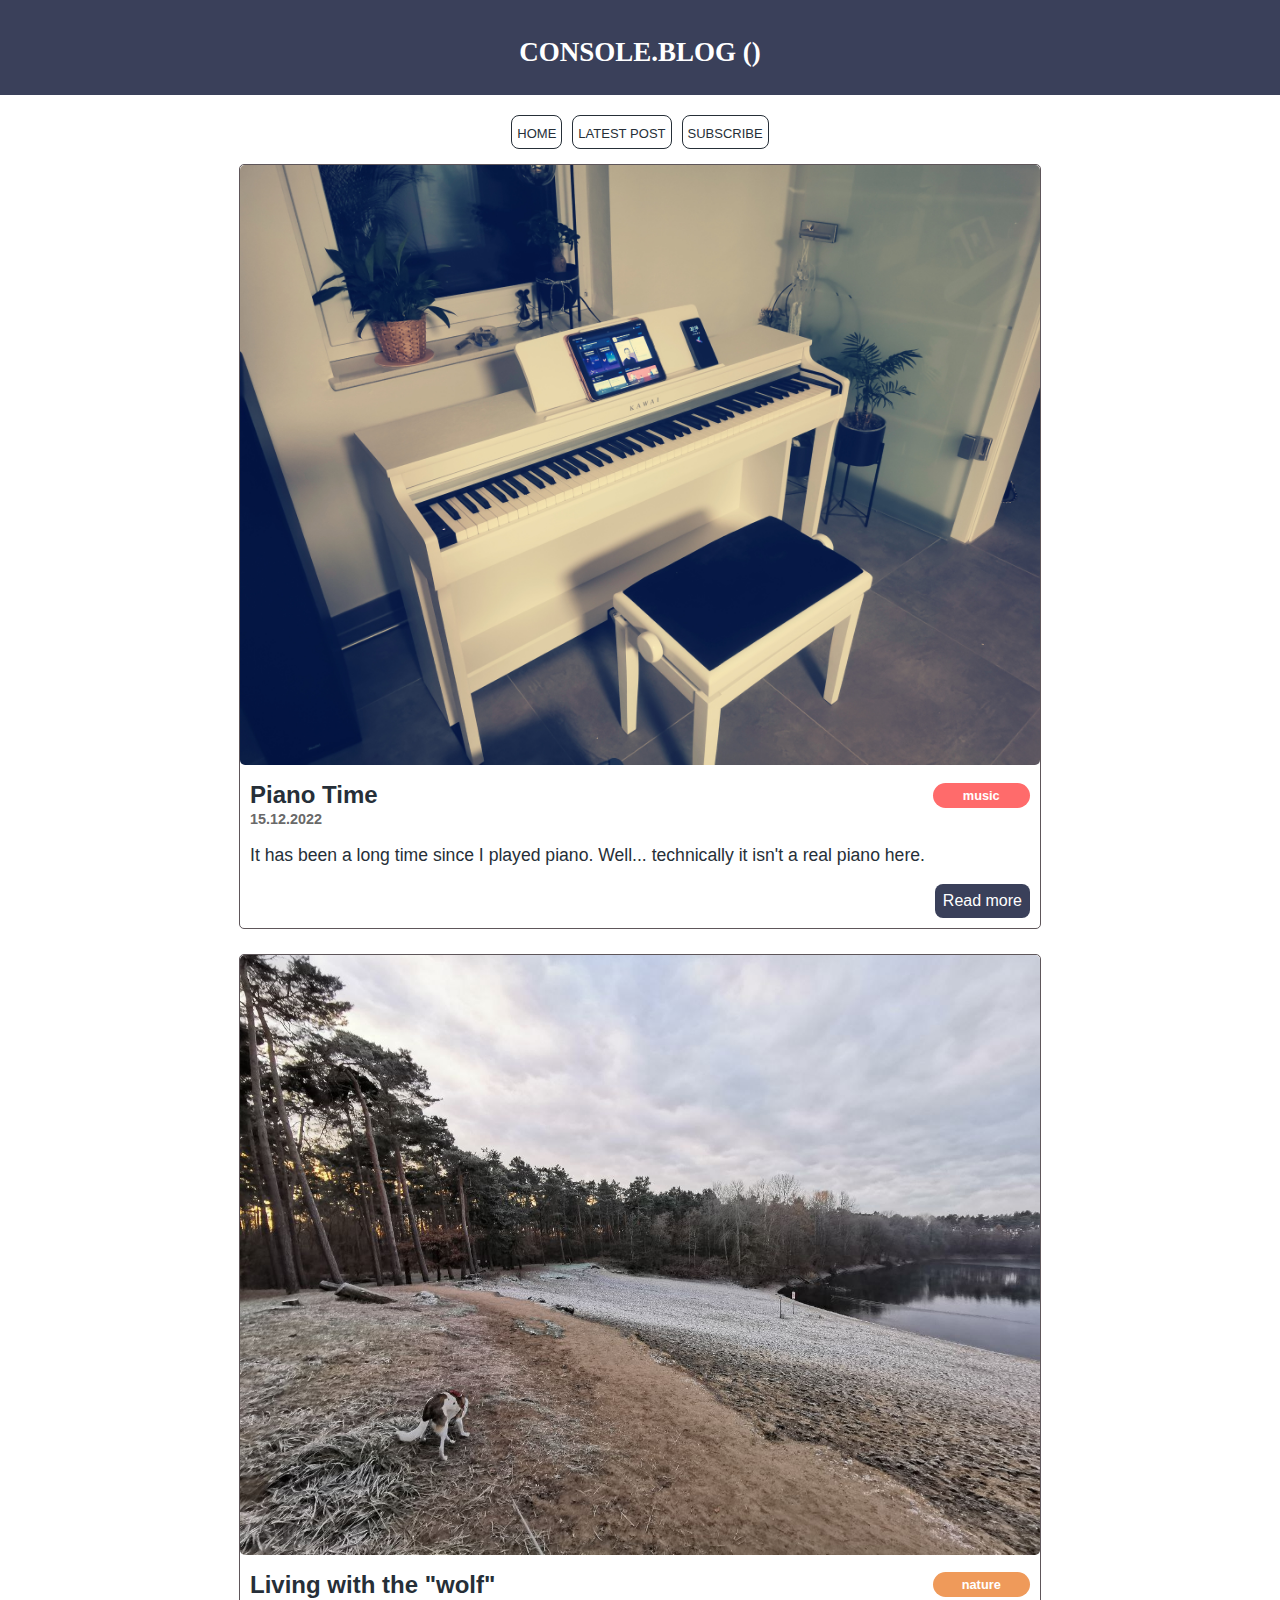
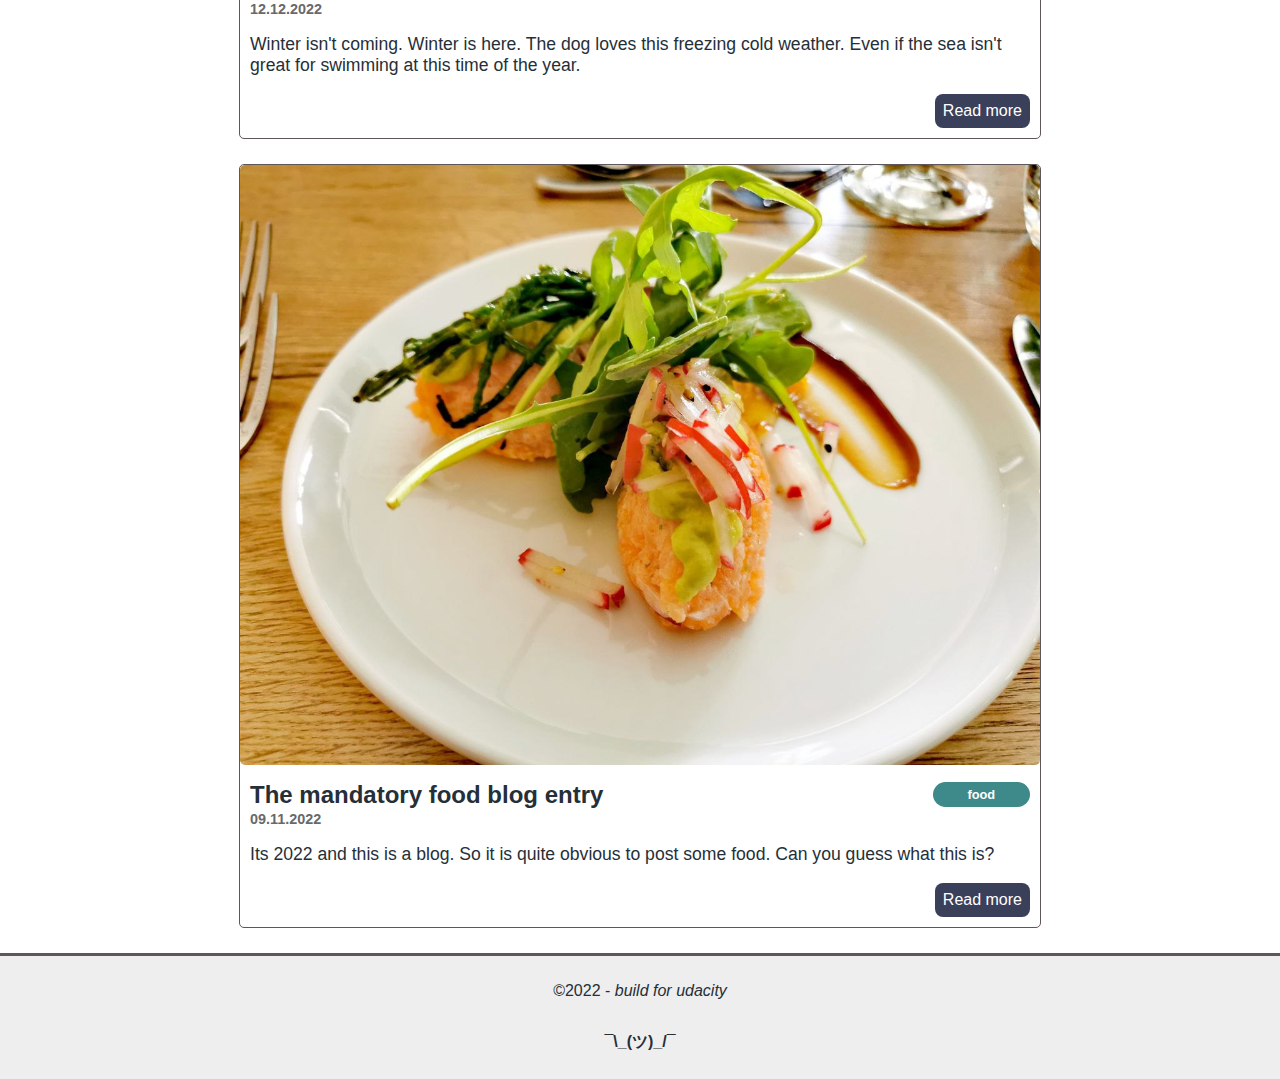
==== commit cf443eb2: "L1 Useless tag removed and fixed indentation" ====
--- a/index.html
+++ b/index.html
@@ -9,63 +9,64 @@
     <meta content="width=device-width, initial-scale=1" name="viewport"/>
 </head>
 <body class="container">
-<header class="header">
-    <h1>
-        <ins>console.blog</ins>
-        ()
-    </h1>
-</header>
-<nav class="navbar">
-    <a class="nav-item" href="index.html">Home</a>
-    <a class="nav-item" href="post1.html">Latest Post</a>
-    <a class="nav-item" href="subscribe.html">Subscribe</a>
-</nav>
-<main class="blog-posts-container">
-    <article class="blog-post-card card">
-        <img alt="piano-time" class="blog-post-image" src="images/blog-post-1.jpg">
-        <section class="blog-post-card-content">
-            <h2 class="blog-post-card-title">Piano Time</h2>
-            <h3 class="blog-post-card-date">15.12.2022</h3>
-            <span class="tag music"></span>
-            <p class="blog-post-card-summary">
-                It has been a long time since I played piano. Well... technically it isn't a real piano here.
-            </p>
-            <footer class="blog-post-card-footer">
-                <a class="blog-post-card-read-more-button" href="post1.html"></a>
-            </footer>
-        </section>
-    </article>
-    <article class="blog-post-card card">
-        <img alt="wolf" class="blog-post-image" src="images/blog-post-2.jpg">
-        <section class="blog-post-card-content">
-            <h2 class="blog-post-card-title">Living with the "wolf"</h2>
-            <h3 class="blog-post-card-date">12.12.2022</h3>
-            <span class="tag nature"></span>
-            <p class="blog-post-card-summary">Winter isn't coming. Winter is here. The dog loves this freezing cold weather. Even if the sea isn't great for swimming at this time
-                of the
-                year.</p>
-            <footer class="blog-post-card-footer">
-                <a class="blog-post-card-read-more-button" href="#"></a>
-            </footer>
-        </section>
-    </article>
-    <article class="blog-post-card card">
-        <img alt="food" class="blog-post-image" src="images/blog-post-3.png">
-        <section class="blog-post-card-content">
-            <h2 class="blog-post-card-title">The mandatory food blog entry</h2>
-            <h3 class="blog-post-card-date">09.11.2022</h3>
-            <span class="tag food"></span>
-            <p class="blog-post-card-summary">Its 2022 and this is a blog. So it is quite obvious to post some food. Can you guess what this is?</p>
-            <footer class="blog-post-card-footer">
-                <a class="blog-post-card-read-more-button" href="#"></a>
-            </footer>
-        </section>
-    </article>
-</main>
-<footer class="footer">
-    <p class="footer-note">©2022 - <i>build for udacity</i></p>
-    <p class="footer-note"><b>¯\_(ツ)_/¯ </b></p>
-</footer>
+    <header class="header">
+        <h1>
+            console.blog
+            ()
+        </h1>
+    </header>
+    <nav class="navbar">
+        <a class="nav-item" href="index.html">Home</a>
+        <a class="nav-item" href="post1.html">Latest Post</a>
+        <a class="nav-item" href="subscribe.html">Subscribe</a>
+    </nav>
+    <main class="blog-posts-container">
+        <article class="blog-post-card card">
+            <img alt="piano-time" class="blog-post-image" src="images/blog-post-1.jpg">
+            <section class="blog-post-card-content">
+                <h2 class="blog-post-card-title">Piano Time</h2>
+                <h3 class="blog-post-card-date">15.12.2022</h3>
+                <span class="tag music"></span>
+                <p class="blog-post-card-summary">
+                    It has been a long time since I played piano. Well... technically it isn't a real piano here.
+                </p>
+                <footer class="blog-post-card-footer">
+                    <a class="blog-post-card-read-more-button" href="post1.html"></a>
+                </footer>
+            </section>
+        </article>
+        <article class="blog-post-card card">
+            <img alt="wolf" class="blog-post-image" src="images/blog-post-2.jpg">
+            <section class="blog-post-card-content">
+                <h2 class="blog-post-card-title">Living with the "wolf"</h2>
+                <h3 class="blog-post-card-date">12.12.2022</h3>
+                <span class="tag nature"></span>
+                <p class="blog-post-card-summary">Winter isn't coming. Winter is here. The dog loves this freezing cold weather. Even if the sea isn't great for swimming at this
+                                                  time
+                                                  of the
+                                                  year.</p>
+                <footer class="blog-post-card-footer">
+                    <a class="blog-post-card-read-more-button" href="#"></a>
+                </footer>
+            </section>
+        </article>
+        <article class="blog-post-card card">
+            <img alt="food" class="blog-post-image" src="images/blog-post-3.png">
+            <section class="blog-post-card-content">
+                <h2 class="blog-post-card-title">The mandatory food blog entry</h2>
+                <h3 class="blog-post-card-date">09.11.2022</h3>
+                <span class="tag food"></span>
+                <p class="blog-post-card-summary">Its 2022 and this is a blog. So it is quite obvious to post some food. Can you guess what this is?</p>
+                <footer class="blog-post-card-footer">
+                    <a class="blog-post-card-read-more-button" href="#"></a>
+                </footer>
+            </section>
+        </article>
+    </main>
+    <footer class="footer">
+        <p class="footer-note">©2022 - <i>build for udacity</i></p>
+        <p class="footer-note"><b>¯\_(ツ)_/¯ </b></p>
+    </footer>
 
 </body>
 </html>--- a/styles/main.css
+++ b/styles/main.css
@@ -6,16 +6,13 @@
     width: 100%;
     height: 100%;
     font-family: "native font stack", sans-serif;
-}
-
-body {
     color: #262f38;
 }
 
 .card {
     padding: 0;
     border-radius: 5px;
-    border: 1px solid #5E565A;
+    border: 1px solid #5e565a;
     background-color: white;
     margin: 5px 10px 20px;
 }
@@ -41,7 +38,7 @@
 button {
     border-radius: 8px;
     border: none;
-    background-color: #3A405A;
+    background-color: #3a405a;
     color: white;
     padding: 10px 10px;
     text-align: center;
--- a/styles/homepage/blog-posts-container.css
+++ b/styles/homepage/blog-posts-container.css
@@ -55,7 +55,7 @@
 
 .blog-post-card-read-more-button {
     border-radius: 8px;
-    background-color: #3A405A;
+    background-color: #3a405a;
     color: white;
     padding: 8px 8px;
     text-align: center;
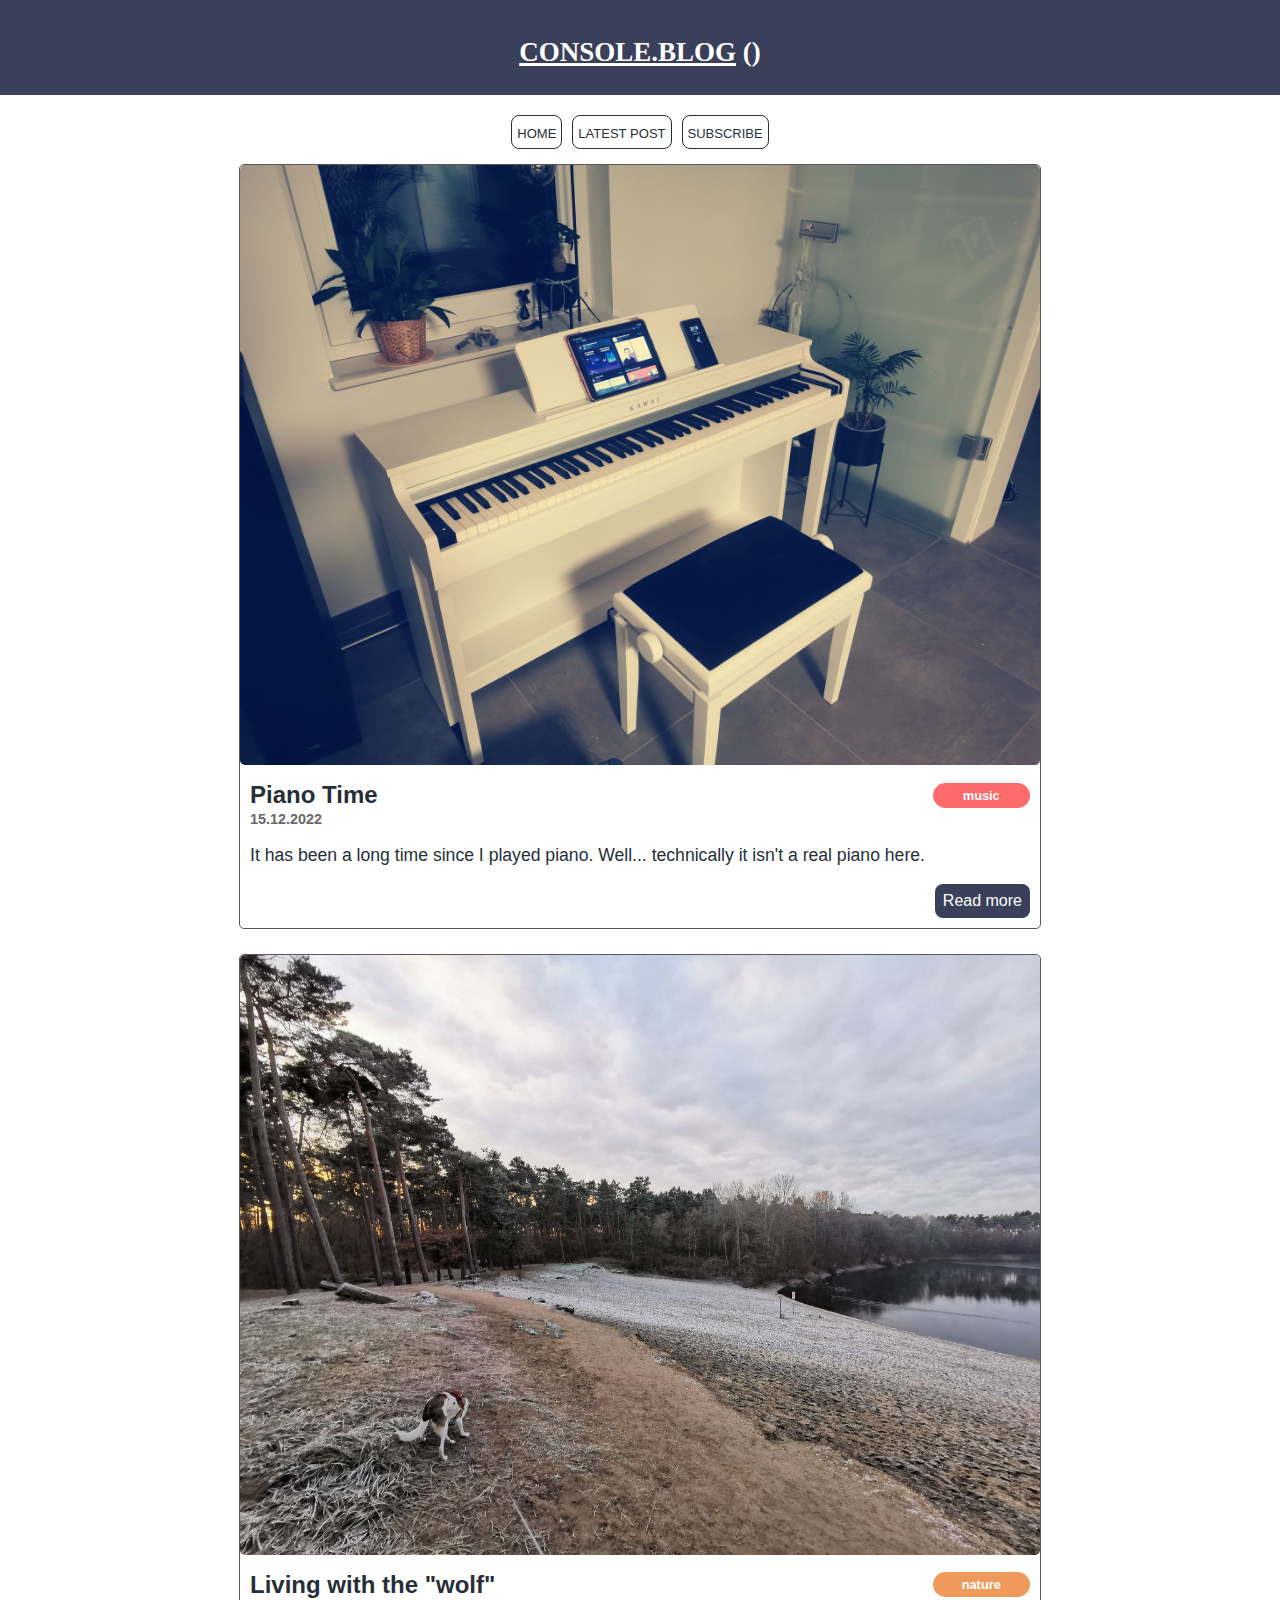
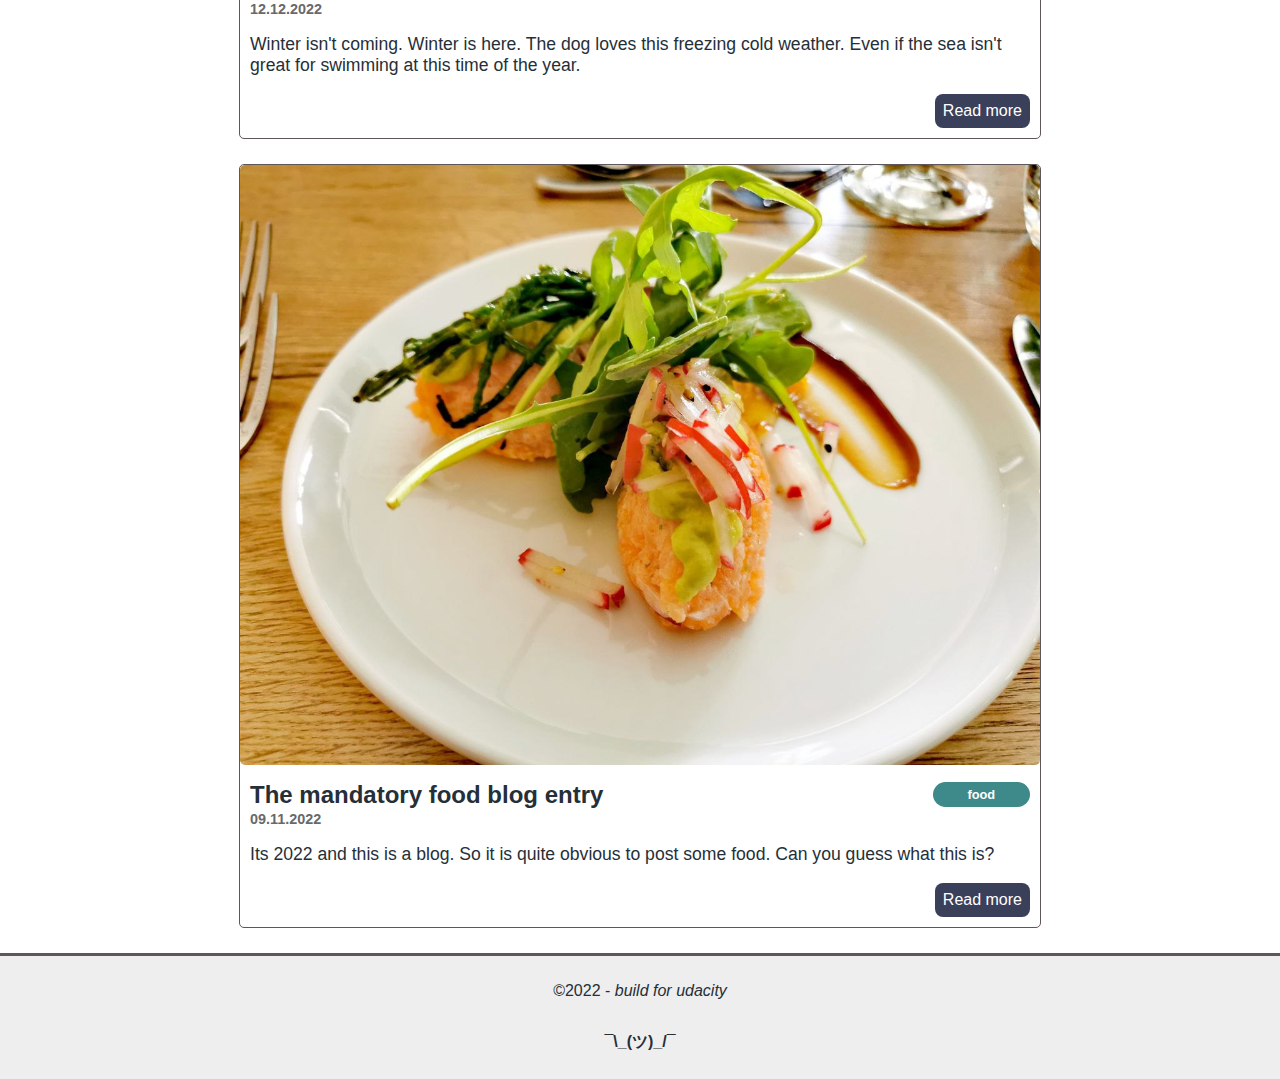
==== commit c2174bb4: "L1 underlined title" ====
--- a/index.html
+++ b/index.html
@@ -2,7 +2,7 @@
 <html lang="en">
 <head>
     <meta charset="UTF-8">
-    <title>console.blog</title>
+    <title><u>console.blog</u></title>
     <link href="styles/main.css" rel="stylesheet">
     <link href="styles/homepage/blog-posts-container.css" rel="stylesheet">
     <link href="https://cdnjs.cloudflare.com/ajax/libs/font-awesome/4.7.0/css/font-awesome.min.css" rel="stylesheet">
@@ -11,7 +11,7 @@
 <body class="container">
     <header class="header">
         <h1>
-            console.blog
+            <u>console.blog</u>
             ()
         </h1>
     </header>
